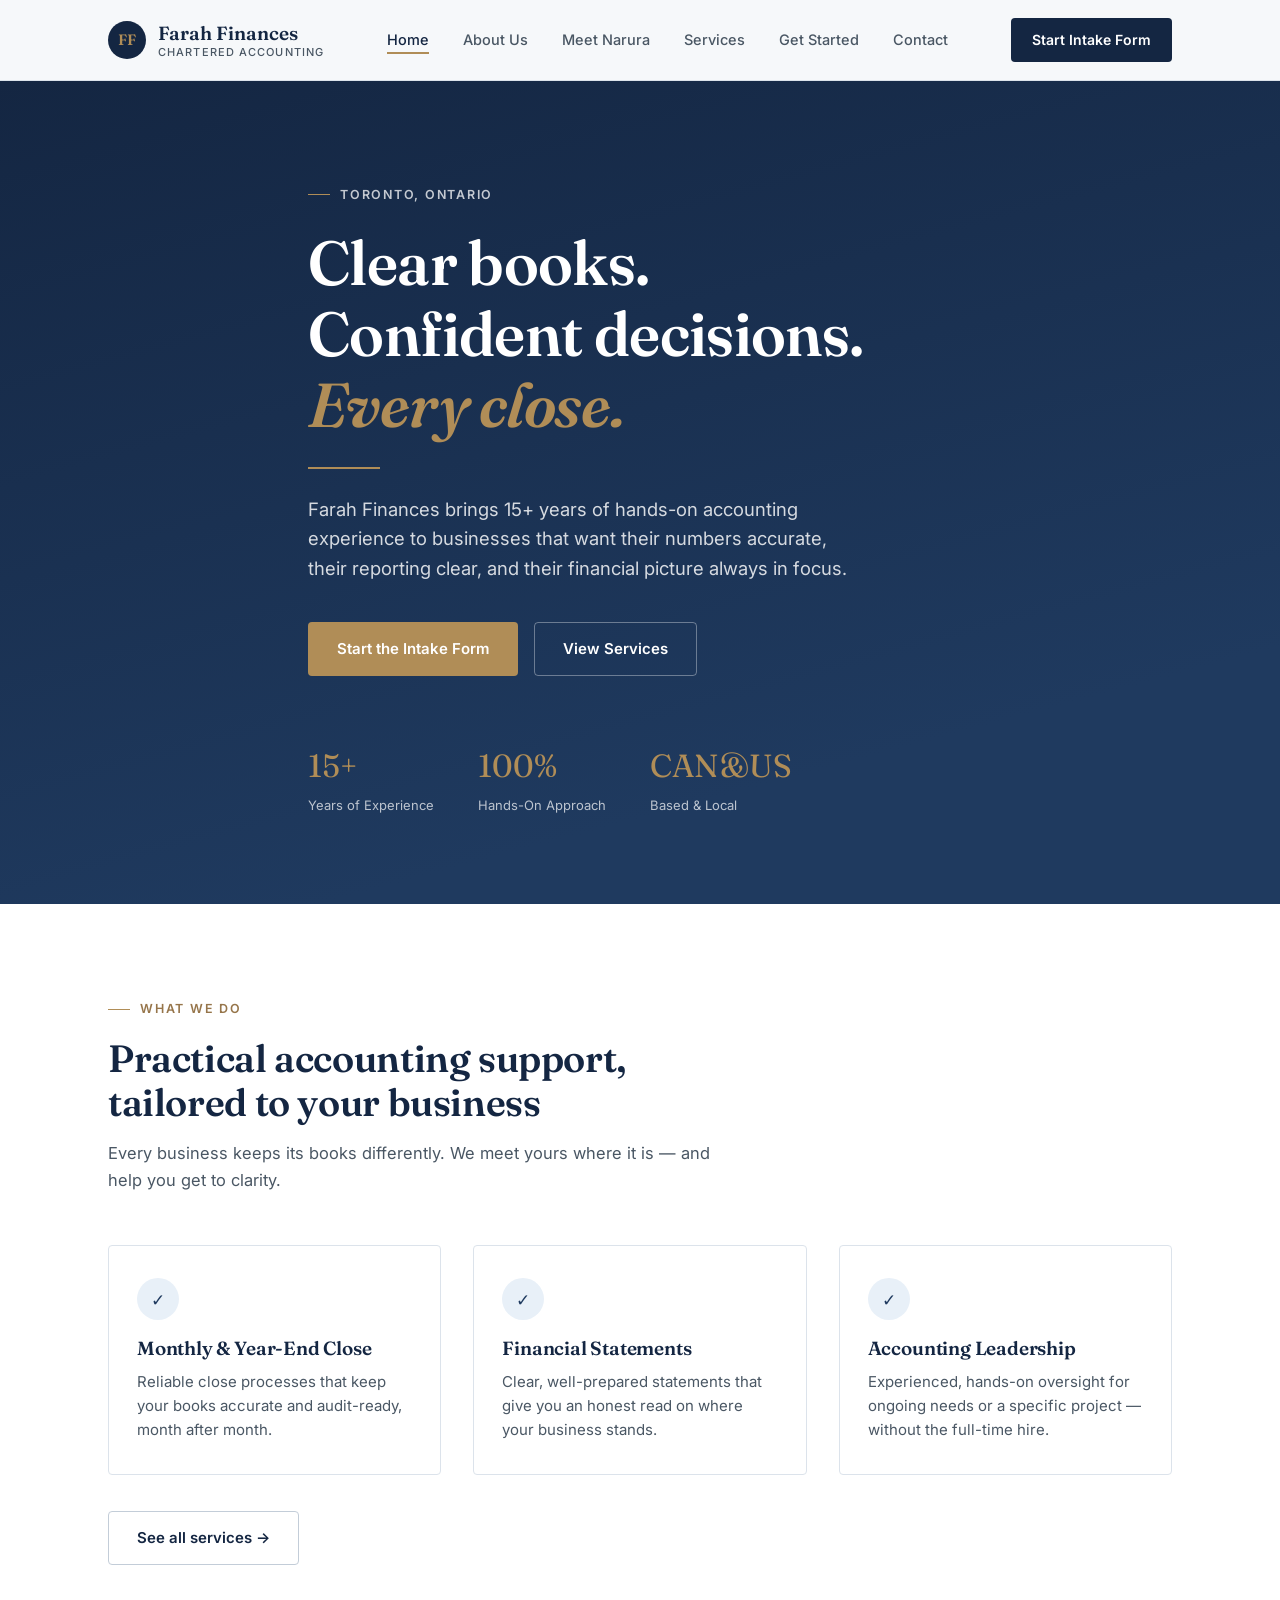
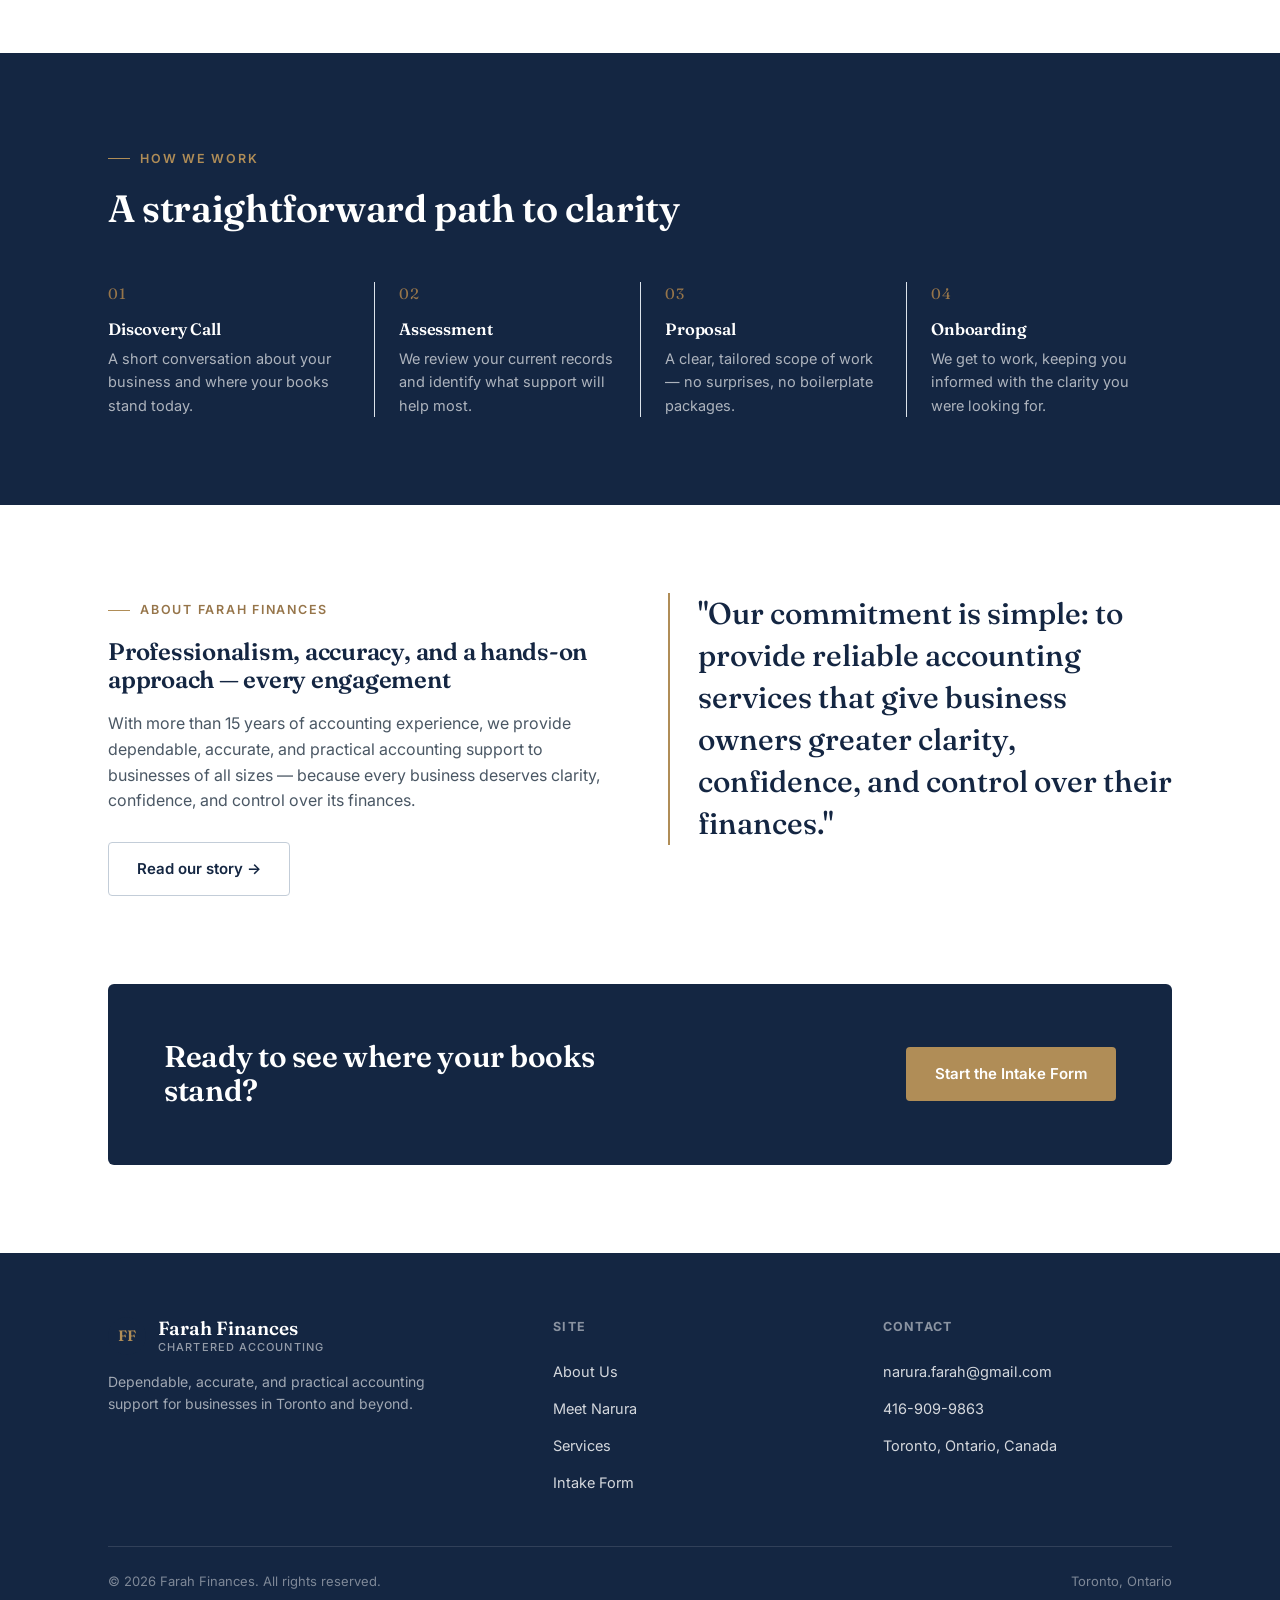
==== index.html @ 83b44b11 "Update index.html" ====
<!DOCTYPE html>
<html lang="en">
<head>
<meta charset="UTF-8" />
<meta name="viewport" content="width=device-width, initial-scale=1.0" />
<title>Farah Finances | Accounting Services in Toronto</title>
<meta name="description" content="Farah Finances provides dependable, accurate accounting support for businesses in Toronto — monthly and year-end close, financial statements, and ongoing accounting leadership." />
<link rel="preconnect" href="https://fonts.googleapis.com">
<link rel="preconnect" href="https://fonts.gstatic.com" crossorigin>
<link href="https://fonts.googleapis.com/css2?family=Fraunces:ital,opsz,wght@0,9..144,500;0,9..144,600;1,9..144,500&family=Inter:wght@400;500;600;700&display=swap" rel="stylesheet">
<link rel="stylesheet" href="styles.css" />
</head>
<body>

<header class="site-header">
  <nav class="nav">
    <a href="index.html" class="brand">
      <span class="brand-mark">FF</span>
      <span class="brand-text">Farah Finances<span>Chartered Accounting</span></span>
    </a>
    <ul class="nav-links">
      <li><a href="index.html" aria-current="page">Home</a></li>
      <li><a href="about.html">About Us</a></li>
      <li><a href="meet-narura.html">Meet Narura</a></li>
      <li><a href="services.html">Services</a></li>
      <li><a href="questionnaire.html">Get Started</a></li>
      <li><a href="contact.html">Contact</a></li>
    </ul>
    <div class="nav-cta">
      <a href="questionnaire.html" class="btn desktop-only">Start Intake Form</a>
      <button class="nav-toggle" aria-label="Toggle menu" aria-expanded="false">
        <span></span><span></span><span></span>
      </button>
    </div>
  </nav>
  <div class="mobile-panel">
    <a href="index.html" aria-current="page">Home</a>
    <a href="about.html">About Us</a>
    <a href="meet-narura.html">Meet Narura</a>
    <a href="services.html">Services</a>
    <a href="questionnaire.html">Get Started</a>
    <a href="contact.html">Contact</a>
    <a href="questionnaire.html" class="btn btn-primary">Start Intake Form</a>
  </div>
</header>

<section class="hero ledger-texture">
  <div class="container hero-inner">
    <span class="eyebrow" style="color: rgba(255,255,255,0.75)">Toronto, Ontario</span>
    <h1>Clear books.<br>Confident decisions. <em>Every close.</em></h1>
    <div class="ledger-rule" style="margin-bottom: 26px;"></div>
    <p class="lede">Farah Finances brings 15+ years of hands-on accounting experience to businesses that want their numbers accurate, their reporting clear, and their financial picture always in focus.</p>
    <div class="hero-actions">
      <a href="questionnaire.html" class="btn btn-primary">Start the Intake Form</a>
      <a href="services.html" class="btn btn-ghost">View Services</a>
    </div>
    <div class="hero-stats">
      <div class="hero-stat">
        <div class="num">15+</div>
        <div class="label">Years of Experience</div>
      </div>
      <div class="hero-stat">
        <div class="num">100%</div>
        <div class="label">Hands-On Approach</div>
      </div>
      <div class="hero-stat">
        <div class="num">CAN&US</div>
        <div class="label">Based &amp; Local</div>
      </div>
    </div>
  </div>
</section>

<section class="bg-white">
  <div class="container">
    <div class="section-head reveal">
      <span class="eyebrow">What We Do</span>
      <h2>Practical accounting support, tailored to your business</h2>
      <p>Every business keeps its books differently. We meet yours where it is — and help you get to clarity.</p>
    </div>
    <div class="grid-3">
      <div class="card reveal">
        <div class="icon-tick">✓</div>
        <h3>Monthly &amp; Year-End Close</h3>
        <p>Reliable close processes that keep your books accurate and audit-ready, month after month.</p>
      </div>
      <div class="card reveal">
        <div class="icon-tick">✓</div>
        <h3>Financial Statements</h3>
        <p>Clear, well-prepared statements that give you an honest read on where your business stands.</p>
      </div>
      <div class="card reveal">
        <div class="icon-tick">✓</div>
        <h3>Accounting Leadership</h3>
        <p>Experienced, hands-on oversight for ongoing needs or a specific project — without the full-time hire.</p>
      </div>
    </div>
    <div style="margin-top: 36px;">
      <a href="services.html" class="btn btn-outline-dark">See all services →</a>
    </div>
  </div>
</section>

<section class="bg-navy ledger-texture">
  <div class="container">
    <div class="section-head reveal">
      <span class="eyebrow" style="color: var(--gold-500)">How We Work</span>
      <h2 style="color: white;">A straightforward path to clarity</h2>
    </div>
    <div class="process-list reveal">
      <div class="process-step">
        <h4 style="color:white;">Discovery Call</h4>
        <p style="color: rgba(255,255,255,0.65)">A short conversation about your business and where your books stand today.</p>
      </div>
      <div class="process-step">
        <h4 style="color:white;">Assessment</h4>
        <p style="color: rgba(255,255,255,0.65)">We review your current records and identify what support will help most.</p>
      </div>
      <div class="process-step">
        <h4 style="color:white;">Proposal</h4>
        <p style="color: rgba(255,255,255,0.65)">A clear, tailored scope of work — no surprises, no boilerplate packages.</p>
      </div>
      <div class="process-step">
        <h4 style="color:white;">Onboarding</h4>
        <p style="color: rgba(255,255,255,0.65)">We get to work, keeping you informed with the clarity you were looking for.</p>
      </div>
    </div>
  </div>
</section>

<section class="bg-white">
  <div class="container grid-2">
    <div class="reveal">
      <span class="eyebrow">About Farah Finances</span>
      <h2 style="margin-top: 18px;">Professionalism, accuracy, and a hands-on approach — every engagement</h2>
      <p style="margin-top: 18px; color: var(--ink-soft); font-size: 16px;">With more than 15 years of accounting experience, we provide dependable, accurate, and practical accounting support to businesses of all sizes — because every business deserves clarity, confidence, and control over its finances.</p>
      <div style="margin-top: 28px;">
        <a href="about.html" class="btn btn-outline-dark">Read our story →</a>
      </div>
    </div>
    <div class="reveal">
      <p class="pull-quote">"Our commitment is simple: to provide reliable accounting services that give business owners greater clarity, confidence, and control over their finances."</p>
    </div>
  </div>
</section>

<section class="bg-white" style="padding-top: 0;">
  <div class="container">
    <div class="cta-banner reveal">
      <h3>Ready to see where your books stand?</h3>
      <a href="questionnaire.html" class="btn btn-primary">Start the Intake Form</a>
    </div>
  </div>
</section>

<footer class="site-footer">
  <div class="container">
    <div class="footer-grid">
      <div class="footer-brand">
        <a href="index.html" class="brand"><span class="brand-mark">FF</span><span class="brand-text">Farah Finances<span>Chartered Accounting</span></span></a>
        <p>Dependable, accurate, and practical accounting support for businesses in Toronto and beyond.</p>
      </div>
      <div class="footer-col">
        <h5>Site</h5>
        <a href="about.html">About Us</a>
        <a href="meet-narura.html">Meet Narura</a>
        <a href="services.html">Services</a>
        <a href="questionnaire.html">Intake Form</a>
      </div>
      <div class="footer-col">
        <h5>Contact</h5>
        <a href="mailto:narura.farah@gmail.com">narura.farah@gmail.com</a>
        <a href="tel:14169099863">416-909-9863</a>
        <a href="contact.html">Toronto, Ontario, Canada</a>
      </div>
    </div>
    <div class="footer-bottom">
      <span>© <span id="year"></span> Farah Finances. All rights reserved.</span>
      <span>Toronto, Ontario</span>
    </div>
  </div>
</footer>

<script>document.getElementById("year").textContent = new Date().getFullYear();</script>
<script src="script.js"></script>
</body>
</html>
---- styles.css ----
/* ==========================================================================
   Farah Finances — Design Tokens
   ========================================================================== */

:root {
  /* Color */
  --navy-900: #142642;
  --navy-800: #1a3050;
  --navy-700: #1f3a5f;
  --blue-500: #3b6ea5;
  --blue-100: #e8f0f8;
  --gold-500: #b08d57;
  --gold-600: #96754a;
  --paper: #f6f8fa;
  --white: #ffffff;
  --ink: #16202b;
  --ink-soft: #4a5764;
  --line: #dce3eb;
  --line-strong: #c3cdd8;

  /* Type */
  --font-display: "Fraunces", Georgia, serif;
  --font-body: "Inter", -apple-system, BlinkMacSystemFont, "Segoe UI", sans-serif;

  /* Layout */
  --max-width: 1120px;
  --radius: 4px;
  --shadow-soft: 0 2px 24px rgba(20, 38, 66, 0.08);
  --shadow-lift: 0 12px 40px rgba(20, 38, 66, 0.14);
}

/* ==========================================================================
   Reset & Base
   ========================================================================== */

* { box-sizing: border-box; margin: 0; padding: 0; }

html { scroll-behavior: smooth; }

@media (prefers-reduced-motion: reduce) {
  html { scroll-behavior: auto; }
  *, *::before, *::after {
    animation-duration: 0.01ms !important;
    animation-iteration-count: 1 !important;
    transition-duration: 0.01ms !important;
  }
}

body {
  font-family: var(--font-body);
  color: var(--ink);
  background: var(--paper);
  line-height: 1.6;
  -webkit-font-smoothing: antialiased;
  overflow-x: hidden;
}

img { max-width: 100%; display: block; }

a { color: inherit; text-decoration: none; }

ul { list-style: none; }

button { font-family: inherit; cursor: pointer; }

h1, h2, h3, h4 {
  font-family: var(--font-display);
  color: var(--navy-900);
  font-weight: 600;
  line-height: 1.15;
  letter-spacing: -0.01em;
}

:focus-visible {
  outline: 2px solid var(--gold-500);
  outline-offset: 3px;
}

.container {
  max-width: var(--max-width);
  margin: 0 auto;
  padding: 0 28px;
}

.eyebrow {
  font-family: var(--font-body);
  font-size: 12.5px;
  font-weight: 600;
  letter-spacing: 0.14em;
  text-transform: uppercase;
  color: var(--gold-600);
  display: inline-flex;
  align-items: center;
  gap: 10px;
}

.eyebrow::before {
  content: "";
  width: 22px;
  height: 1px;
  background: var(--gold-500);
  display: inline-block;
}

/* Ledger rule — the signature motif: a thin gold line that draws itself in */
.ledger-rule {
  height: 2px;
  background: var(--gold-500);
  width: 0;
  animation: drawRule 1.1s cubic-bezier(0.65, 0, 0.35, 1) 0.2s forwards;
}

@keyframes drawRule {
  to { width: 72px; }
}

@media (prefers-reduced-motion: reduce) {
  .ledger-rule { width: 72px; animation: none; }
}

/* Faint ledger-paper texture used behind hero/section backgrounds */
.ledger-texture {
  background-image: repeating-linear-gradient(
    to bottom,
    transparent,
    transparent 35px,
    rgba(255, 255, 255, 0.045) 35px,
    rgba(255, 255, 255, 0.045) 36px
  );
}

.ledger-texture-dark {
  background-image: repeating-linear-gradient(
    to bottom,
    transparent,
    transparent 35px,
    rgba(20, 38, 66, 0.05) 35px,
    rgba(20, 38, 66, 0.05) 36px
  );
}

/* ==========================================================================
   Buttons
   ========================================================================== */

.btn {
  display: inline-flex;
  align-items: center;
  gap: 10px;
  padding: 14px 28px;
  border-radius: var(--radius);
  font-weight: 600;
  font-size: 15px;
  border: 1px solid transparent;
  transition: transform 0.2s ease, box-shadow 0.2s ease, background 0.2s ease, color 0.2s ease, border-color 0.2s ease;
  white-space: nowrap;
}

.btn-primary {
  background: var(--gold-500);
  color: var(--white);
}

.btn-primary:hover {
  background: var(--gold-600);
  transform: translateY(-1px);
  box-shadow: var(--shadow-soft);
}

.btn-ghost {
  background: transparent;
  color: var(--white);
  border-color: rgba(255, 255, 255, 0.35);
}

.btn-ghost:hover {
  border-color: var(--white);
  background: rgba(255, 255, 255, 0.08);
}

.btn-outline-dark {
  background: transparent;
  color: var(--navy-900);
  border-color: var(--line-strong);
}

.btn-outline-dark:hover {
  border-color: var(--navy-900);
  background: var(--navy-900);
  color: var(--white);
}

/* ==========================================================================
   Header / Nav
   ========================================================================== */

.site-header {
  position: sticky;
  top: 0;
  z-index: 100;
  background: rgba(246, 248, 250, 0.92);
  backdrop-filter: blur(10px);
  border-bottom: 1px solid var(--line);
}

.nav {
  display: flex;
  align-items: center;
  justify-content: space-between;
  padding: 18px 28px;
  max-width: var(--max-width);
  margin: 0 auto;
}

.brand {
  display: flex;
  align-items: center;
  gap: 12px;
}

.brand-mark {
  width: 38px;
  height: 38px;
  border-radius: 50%;
  background: var(--navy-900);
  color: var(--gold-500);
  font-family: var(--font-display);
  font-weight: 600;
  font-size: 15px;
  display: flex;
  align-items: center;
  justify-content: center;
  flex-shrink: 0;
}

.brand-text {
  font-family: var(--font-display);
  font-weight: 600;
  font-size: 19px;
  color: var(--navy-900);
  line-height: 1.1;
}

.brand-text span {
  display: block;
  font-family: var(--font-body);
  font-weight: 500;
  font-size: 11px;
  letter-spacing: 0.1em;
  text-transform: uppercase;
  color: var(--ink-soft);
  margin-top: 2px;
}

.nav-links {
  display: flex;
  align-items: center;
  gap: 34px;
}

.nav-links a {
  font-size: 14.5px;
  font-weight: 500;
  color: var(--ink-soft);
  position: relative;
  padding: 6px 0;
  transition: color 0.2s ease;
}

.nav-links a:hover,
.nav-links a[aria-current="page"] {
  color: var(--navy-900);
}

.nav-links a[aria-current="page"]::after {
  content: "";
  position: absolute;
  left: 0;
  bottom: 0;
  width: 100%;
  height: 2px;
  background: var(--gold-500);
}

.nav-cta {
  display: flex;
  align-items: center;
  gap: 22px;
}

.nav-cta .btn {
  padding: 10px 20px;
  font-size: 14px;
  background: var(--navy-900);
  color: var(--white);
}

.nav-cta .btn:hover {
  background: var(--navy-800);
  transform: translateY(-1px);
}

.nav-toggle {
  display: none;
  flex-direction: column;
  gap: 5px;
  background: none;
  border: none;
  padding: 8px;
}

.nav-toggle span {
  width: 22px;
  height: 2px;
  background: var(--navy-900);
  display: block;
  transition: transform 0.25s ease, opacity 0.25s ease;
}

.mobile-panel {
  display: none;
  flex-direction: column;
  gap: 2px;
  padding: 8px 28px 24px;
  border-top: 1px solid var(--line);
  background: var(--paper);
}

.mobile-panel a {
  padding: 14px 4px;
  font-size: 15.5px;
  font-weight: 500;
  color: var(--ink);
  border-bottom: 1px solid var(--line);
}

.mobile-panel a[aria-current="page"] { color: var(--gold-600); }

.mobile-panel .btn { margin-top: 16px; align-self: flex-start; }

body.nav-open .mobile-panel { display: flex; }

body.nav-open .nav-toggle span:nth-child(1) { transform: translateY(7px) rotate(45deg); }
body.nav-open .nav-toggle span:nth-child(2) { opacity: 0; }
body.nav-open .nav-toggle span:nth-child(3) { transform: translateY(-7px) rotate(-45deg); }

@media (max-width: 880px) {
  .nav-links { display: none; }
  .nav-cta .btn.desktop-only { display: none; }
  .nav-toggle { display: flex; }
}

@media (min-width: 881px) {
  .mobile-panel { display: none !important; }
}

/* ==========================================================================
   Hero
   ========================================================================== */

.hero {
  background: linear-gradient(165deg, var(--navy-900), var(--navy-700) 78%);
  color: var(--white);
  padding: 96px 0 88px;
  position: relative;
  overflow: hidden;
}

.hero-inner {
  max-width: 720px;
}

.hero h1 {
  color: var(--white);
  font-size: clamp(38px, 5.4vw, 62px);
  margin: 22px 0 26px;
}

.hero h1 em {
  font-style: italic;
  color: var(--gold-500);
}

.hero p.lede {
  font-size: 18.5px;
  color: rgba(255, 255, 255, 0.82);
  max-width: 560px;
  margin-bottom: 38px;
}

.hero-actions {
  display: flex;
  gap: 16px;
  flex-wrap: wrap;
}

.hero-stats {
  display: flex;
  gap: 44px;
  margin-top: 64px;
  flex-wrap: wrap;
}

.hero-stat .num {
  font-family: var(--font-display);
  font-size: 32px;
  color: var(--gold-500);
  font-variant-numeric: tabular-nums;
}

.hero-stat .label {
  font-size: 13px;
  color: rgba(255, 255, 255, 0.7);
  margin-top: 4px;
}

.page-hero {
  background: var(--navy-900);
  color: var(--white);
  padding: 64px 0 56px;
}

.page-hero h1 {
  color: var(--white);
  font-size: clamp(32px, 4.4vw, 46px);
  margin-top: 18px;
}

.page-hero p {
  color: rgba(255, 255, 255, 0.78);
  max-width: 620px;
  margin-top: 16px;
  font-size: 16.5px;
}

/* ==========================================================================
   Sections / generic layout
   ========================================================================== */

section { padding: 88px 0; }

.section-tight { padding: 64px 0; }

.section-head {
  max-width: 640px;
  margin-bottom: 52px;
}

.section-head h2 {
  font-size: clamp(28px, 3.4vw, 38px);
  margin-top: 18px;
}

.section-head p {
  margin-top: 16px;
  font-size: 16.5px;
  color: var(--ink-soft);
}

.bg-white { background: var(--white); }
.bg-navy { background: var(--navy-900); color: var(--white); }
.bg-navy h2, .bg-navy h3 { color: var(--white); }

.divider {
  border: none;
  border-top: 1px solid var(--line);
}

/* Grid helpers */
.grid-3 {
  display: grid;
  grid-template-columns: repeat(3, 1fr);
  gap: 32px;
}

.grid-2 {
  display: grid;
  grid-template-columns: 1fr 1fr;
  gap: 56px;
  align-items: start;
}

@media (max-width: 880px) {
  .grid-3 { grid-template-columns: 1fr; }
  .grid-2 { grid-template-columns: 1fr; gap: 40px; }
}

/* Cards */
.card {
  background: var(--white);
  border: 1px solid var(--line);
  border-radius: var(--radius);
  padding: 32px 28px;
  transition: box-shadow 0.25s ease, transform 0.25s ease, border-color 0.25s ease;
}

.card:hover {
  box-shadow: var(--shadow-soft);
  transform: translateY(-3px);
  border-color: var(--line-strong);
}

.card .icon-tick {
  width: 42px;
  height: 42px;
  border-radius: 50%;
  background: var(--blue-100);
  color: var(--navy-700);
  display: flex;
  align-items: center;
  justify-content: center;
  margin-bottom: 18px;
  font-family: var(--font-display);
  font-size: 17px;
}

.card h3 {
  font-size: 19px;
  margin-bottom: 10px;
}

.card p {
  color: var(--ink-soft);
  font-size: 15px;
}

/* Process steps (a real sequence — numbering is earned here) */
.process-list {
  display: grid;
  grid-template-columns: repeat(4, 1fr);
  gap: 0;
  counter-reset: step;
}

.process-step {
  counter-increment: step;
  padding: 0 24px 0 0;
  border-left: 1px solid var(--line);
  padding-left: 24px;
  position: relative;
}

.process-step:first-child { border-left: none; padding-left: 0; }

.process-step::before {
  content: counter(step, decimal-leading-zero);
  font-family: var(--font-display);
  font-size: 15px;
  color: var(--gold-600);
  display: block;
  margin-bottom: 14px;
  letter-spacing: 0.05em;
}

.process-step h4 { font-size: 16.5px; margin-bottom: 8px; }
.process-step p { font-size: 14.5px; color: var(--ink-soft); }

@media (max-width: 880px) {
  .process-list { grid-template-columns: 1fr; gap: 32px; }
  .process-step { border-left: none; padding-left: 0; border-top: 1px solid var(--line); padding-top: 24px; }
  .process-step:first-child { border-top: none; padding-top: 0; }
}

/* Pull quote */
.pull-quote {
  font-family: var(--font-display);
  font-size: clamp(22px, 2.6vw, 30px);
  color: var(--navy-900);
  line-height: 1.4;
  font-weight: 500;
  border-left: 2px solid var(--gold-500);
  padding-left: 28px;
}

/* Portrait placeholder (no photo yet — a designed monogram block) */
.portrait-block {
  aspect-ratio: 4 / 5;
  border-radius: var(--radius);
  background: linear-gradient(155deg, var(--navy-900), var(--navy-700));
  display: flex;
  align-items: center;
  justify-content: center;
  position: relative;
  overflow: hidden;
}

.portrait-block .monogram {
  font-family: var(--font-display);
  font-size: 96px;
  color: rgba(176, 141, 87, 0.9);
}

.portrait-block::after {
  content: "";
  position: absolute;
  inset: 0;
  background-image: repeating-linear-gradient(
    to bottom, transparent, transparent 35px,
    rgba(255,255,255,0.05) 35px, rgba(255,255,255,0.05) 36px
  );
}

/* CTA banner */
.cta-banner {
  background: var(--navy-900);
  color: var(--white);
  border-radius: 6px;
  padding: 56px;
  display: flex;
  align-items: center;
  justify-content: space-between;
  gap: 32px;
  flex-wrap: wrap;
}

.cta-banner h3 {
  color: var(--white);
  font-size: clamp(24px, 3vw, 30px);
  max-width: 480px;
}

/* ==========================================================================
   Forms
   ========================================================================== */

.form-card {
  background: var(--white);
  border: 1px solid var(--line);
  border-radius: 6px;
  padding: 44px;
}

.form-row {
  display: grid;
  grid-template-columns: 1fr 1fr;
  gap: 22px;
  margin-bottom: 22px;
}

@media (max-width: 620px) {
  .form-row { grid-template-columns: 1fr; gap: 0; }
}

.field { margin-bottom: 22px; }

.field label {
  display: block;
  font-size: 13.5px;
  font-weight: 600;
  color: var(--navy-900);
  margin-bottom: 8px;
}

.field .hint {
  font-size: 12.5px;
  font-weight: 400;
  color: var(--ink-soft);
  margin-left: 6px;
}

.field input[type="text"],
.field input[type="email"],
.field input[type="tel"],
.field input[type="date"],
.field select,
.field textarea {
  width: 100%;
  padding: 13px 14px;
  border: 1px solid var(--line-strong);
  border-radius: var(--radius);
  font-family: var(--font-body);
  font-size: 15px;
  color: var(--ink);
  background: var(--white);
  transition: border-color 0.2s ease, box-shadow 0.2s ease;
}

.field input:focus,
.field select:focus,
.field textarea:focus {
  border-color: var(--blue-500);
  box-shadow: 0 0 0 3px var(--blue-100);
  outline: none;
}

.field textarea { min-height: 120px; resize: vertical; }

.check-grid {
  display: grid;
  grid-template-columns: 1fr 1fr;
  gap: 12px;
}

@media (max-width: 620px) {
  .check-grid { grid-template-columns: 1fr; }
}

.check-item {
  display: flex;
  align-items: center;
  gap: 10px;
  border: 1px solid var(--line);
  border-radius: var(--radius);
  padding: 12px 14px;
  font-size: 14.5px;
  transition: border-color 0.2s ease, background 0.2s ease;
}

.check-item:has(input:checked) {
  border-color: var(--gold-500);
  background: #fdf9f3;
}

.check-item input { accent-color: var(--gold-600); width: 16px; height: 16px; }

.radio-row {
  display: flex;
  gap: 10px;
  flex-wrap: wrap;
}

.radio-pill {
  border: 1px solid var(--line-strong);
  border-radius: 100px;
  padding: 10px 18px;
  font-size: 14px;
  display: flex;
  align-items: center;
  gap: 8px;
  transition: border-color 0.2s ease, background 0.2s ease;
}

.radio-pill:has(input:checked) {
  border-color: var(--navy-900);
  background: var(--navy-900);
  color: var(--white);
}

.radio-pill input { accent-color: var(--gold-500); }

.form-section-title {
  font-family: var(--font-display);
  font-size: 18px;
  color: var(--navy-900);
  margin: 8px 0 22px;
  padding-top: 22px;
  border-top: 1px solid var(--line);
}

.form-section-title:first-child { border-top: none; padding-top: 0; margin-top: 0; }

.form-note {
  font-size: 13px;
  color: var(--ink-soft);
  margin-top: 18px;
}

.form-status {
  margin-top: 18px;
  font-size: 14.5px;
  font-weight: 500;
  display: none;
}

.form-status.visible { display: block; }

.form-status.success { color: #2a6b45; }
.form-status.error { color: #b3413a; }

/* ==========================================================================
   Contact
   ========================================================================== */

.contact-card {
  display: flex;
  align-items: flex-start;
  gap: 16px;
  padding: 22px 0;
  border-bottom: 1px solid var(--line);
}

.contact-card:last-child { border-bottom: none; }

.contact-card .ico {
  width: 40px;
  height: 40px;
  border-radius: 50%;
  background: var(--navy-900);
  color: var(--gold-500);
  display: flex;
  align-items: center;
  justify-content: center;
  flex-shrink: 0;
}

.contact-card h4 { font-size: 15px; margin-bottom: 4px; }
.contact-card a, .contact-card p { color: var(--ink-soft); font-size: 15px; }
.contact-card a:hover { color: var(--navy-900); }

/* ==========================================================================
   Footer
   ========================================================================== */

.site-footer {
  background: var(--navy-900);
  color: rgba(255, 255, 255, 0.75);
  padding: 64px 0 28px;
}

.footer-grid {
  display: grid;
  grid-template-columns: 1.4fr 1fr 1fr;
  gap: 40px;
  padding-bottom: 44px;
  border-bottom: 1px solid rgba(255, 255, 255, 0.12);
}

@media (max-width: 720px) {
  .footer-grid { grid-template-columns: 1fr; gap: 32px; }
}

.footer-brand .brand-text { color: var(--white); }
.footer-brand .brand-text span { color: rgba(255, 255, 255, 0.55); }

.footer-grid p { font-size: 14px; margin-top: 16px; max-width: 320px; color: rgba(255, 255, 255, 0.6); }

.footer-col h5 {
  font-size: 12.5px;
  text-transform: uppercase;
  letter-spacing: 0.1em;
  color: rgba(255, 255, 255, 0.5);
  margin-bottom: 16px;
}

.footer-col a {
  display: block;
  font-size: 14.5px;
  padding: 7px 0;
  color: rgba(255, 255, 255, 0.82);
  transition: color 0.2s ease;
}

.footer-col a:hover { color: var(--gold-500); }

.footer-bottom {
  display: flex;
  justify-content: space-between;
  align-items: center;
  padding-top: 24px;
  font-size: 13px;
  color: rgba(255, 255, 255, 0.45);
  flex-wrap: wrap;
  gap: 12px;
}

/* ==========================================================================
   Utility
   ========================================================================== */

.reveal {
  opacity: 0;
  transform: translateY(18px);
  transition: opacity 0.7s ease, transform 0.7s ease;
}

.reveal.in-view {
  opacity: 1;
  transform: translateY(0);
}

.mt-0 { margin-top: 0 !important; }
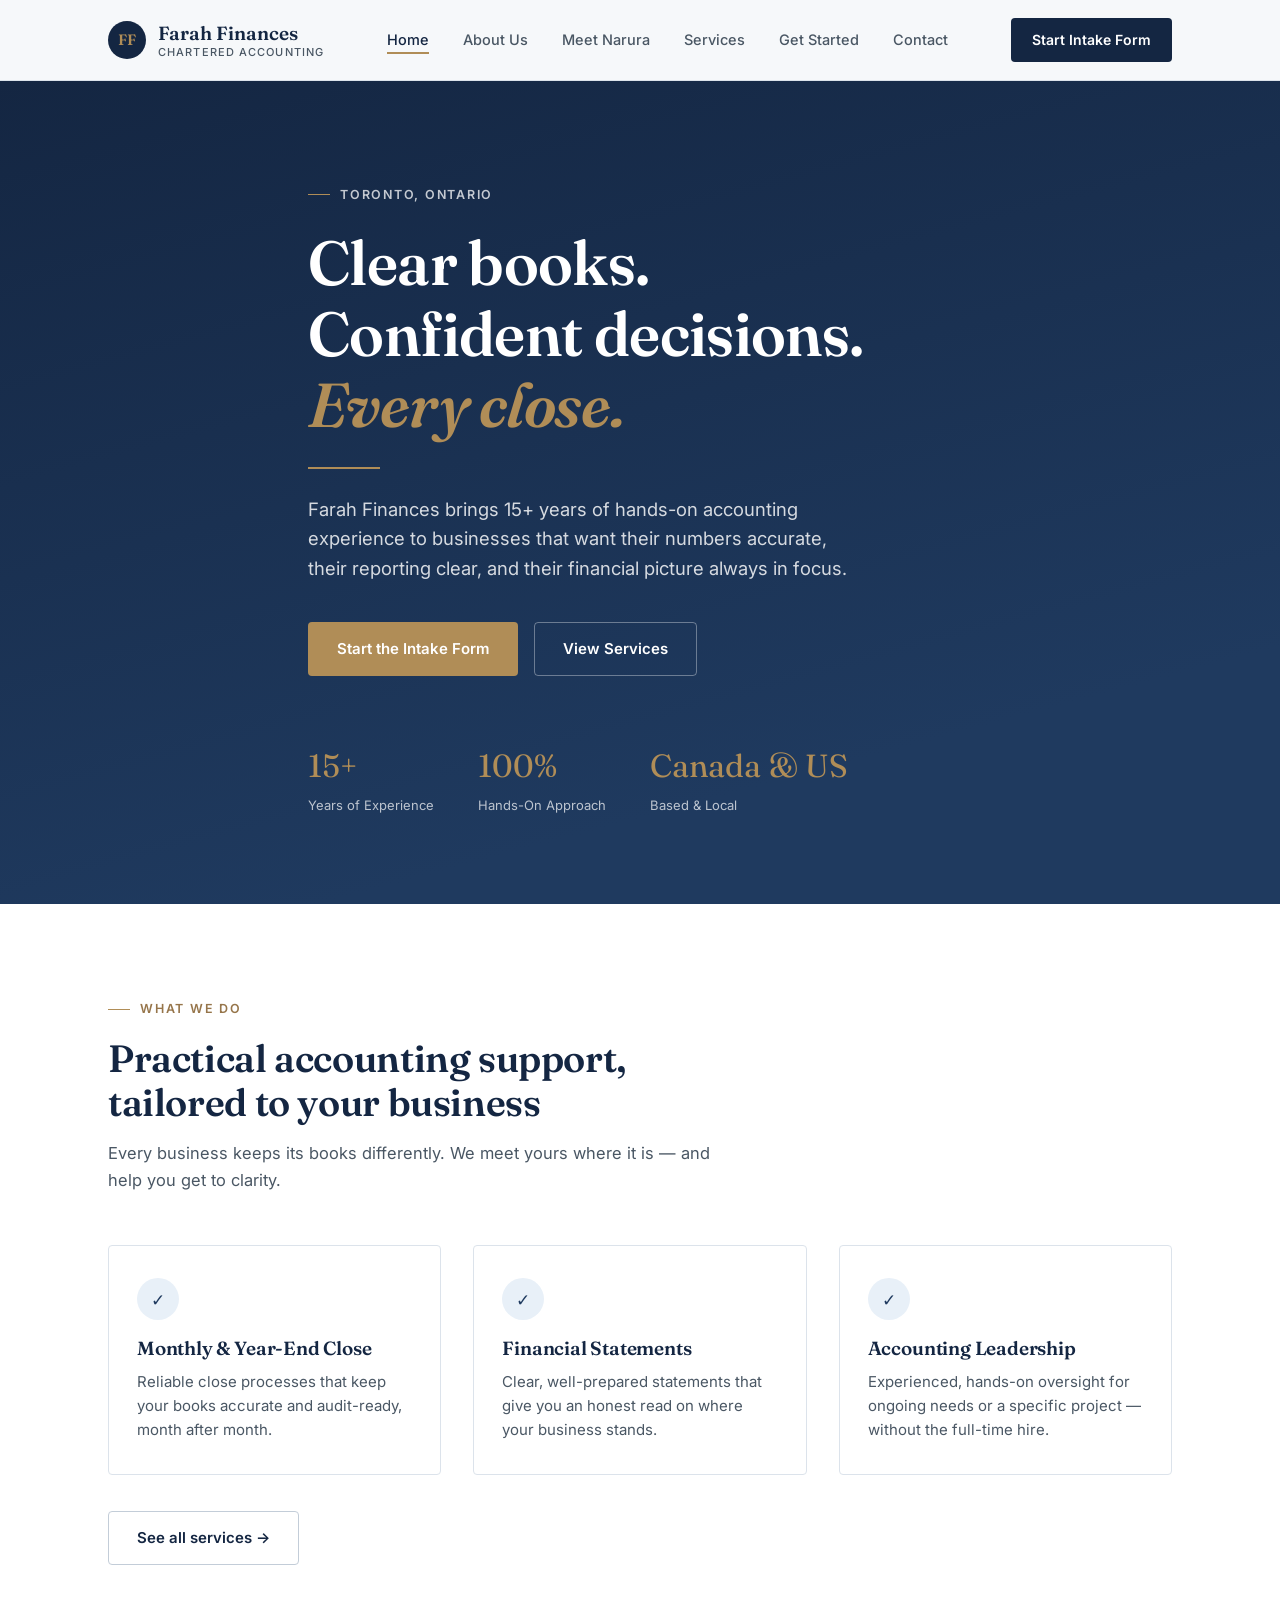
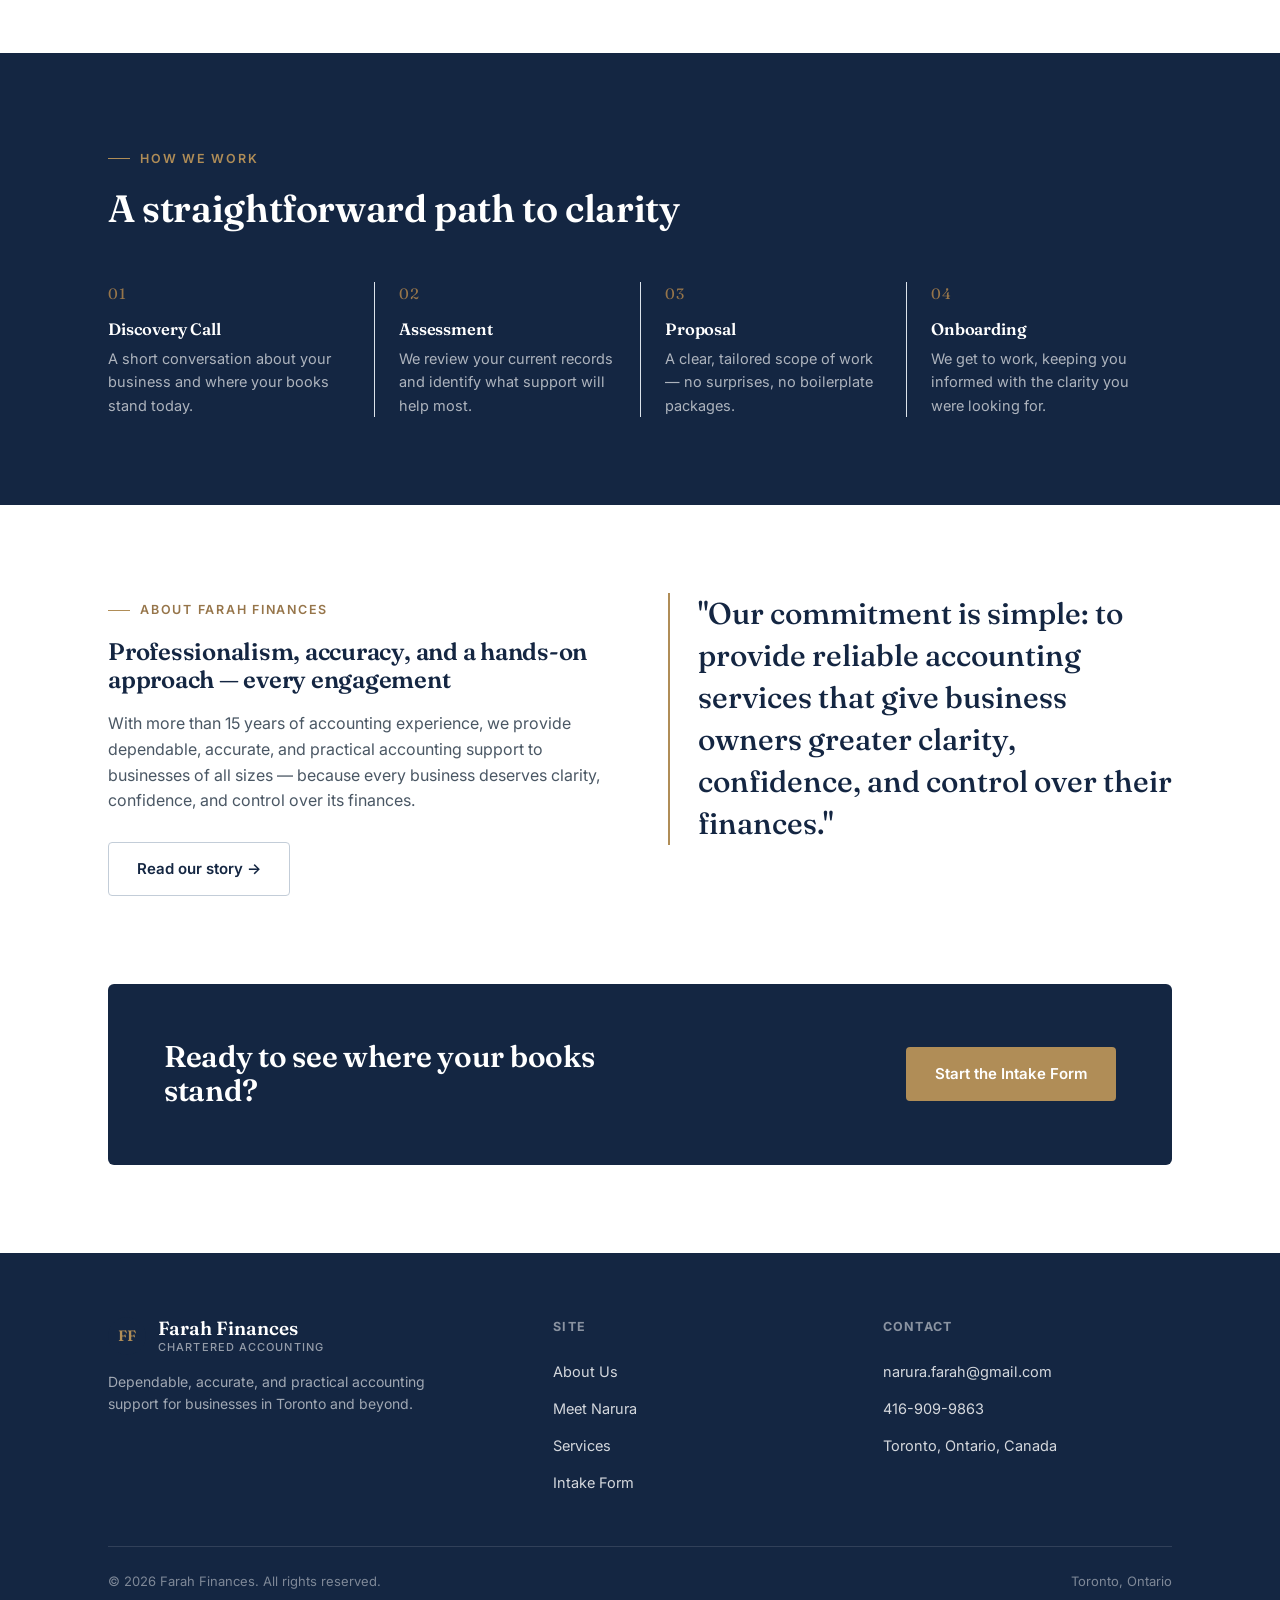
==== commit 87fb7ab3: "Update index.html" ====
--- a/index.html
+++ b/index.html
@@ -64,7 +64,7 @@
         <div class="label">Hands-On Approach</div>
       </div>
       <div class="hero-stat">
-        <div class="num">CAN&US</div>
+        <div class="num">Canada & US</div>
         <div class="label">Based &amp; Local</div>
       </div>
     </div>
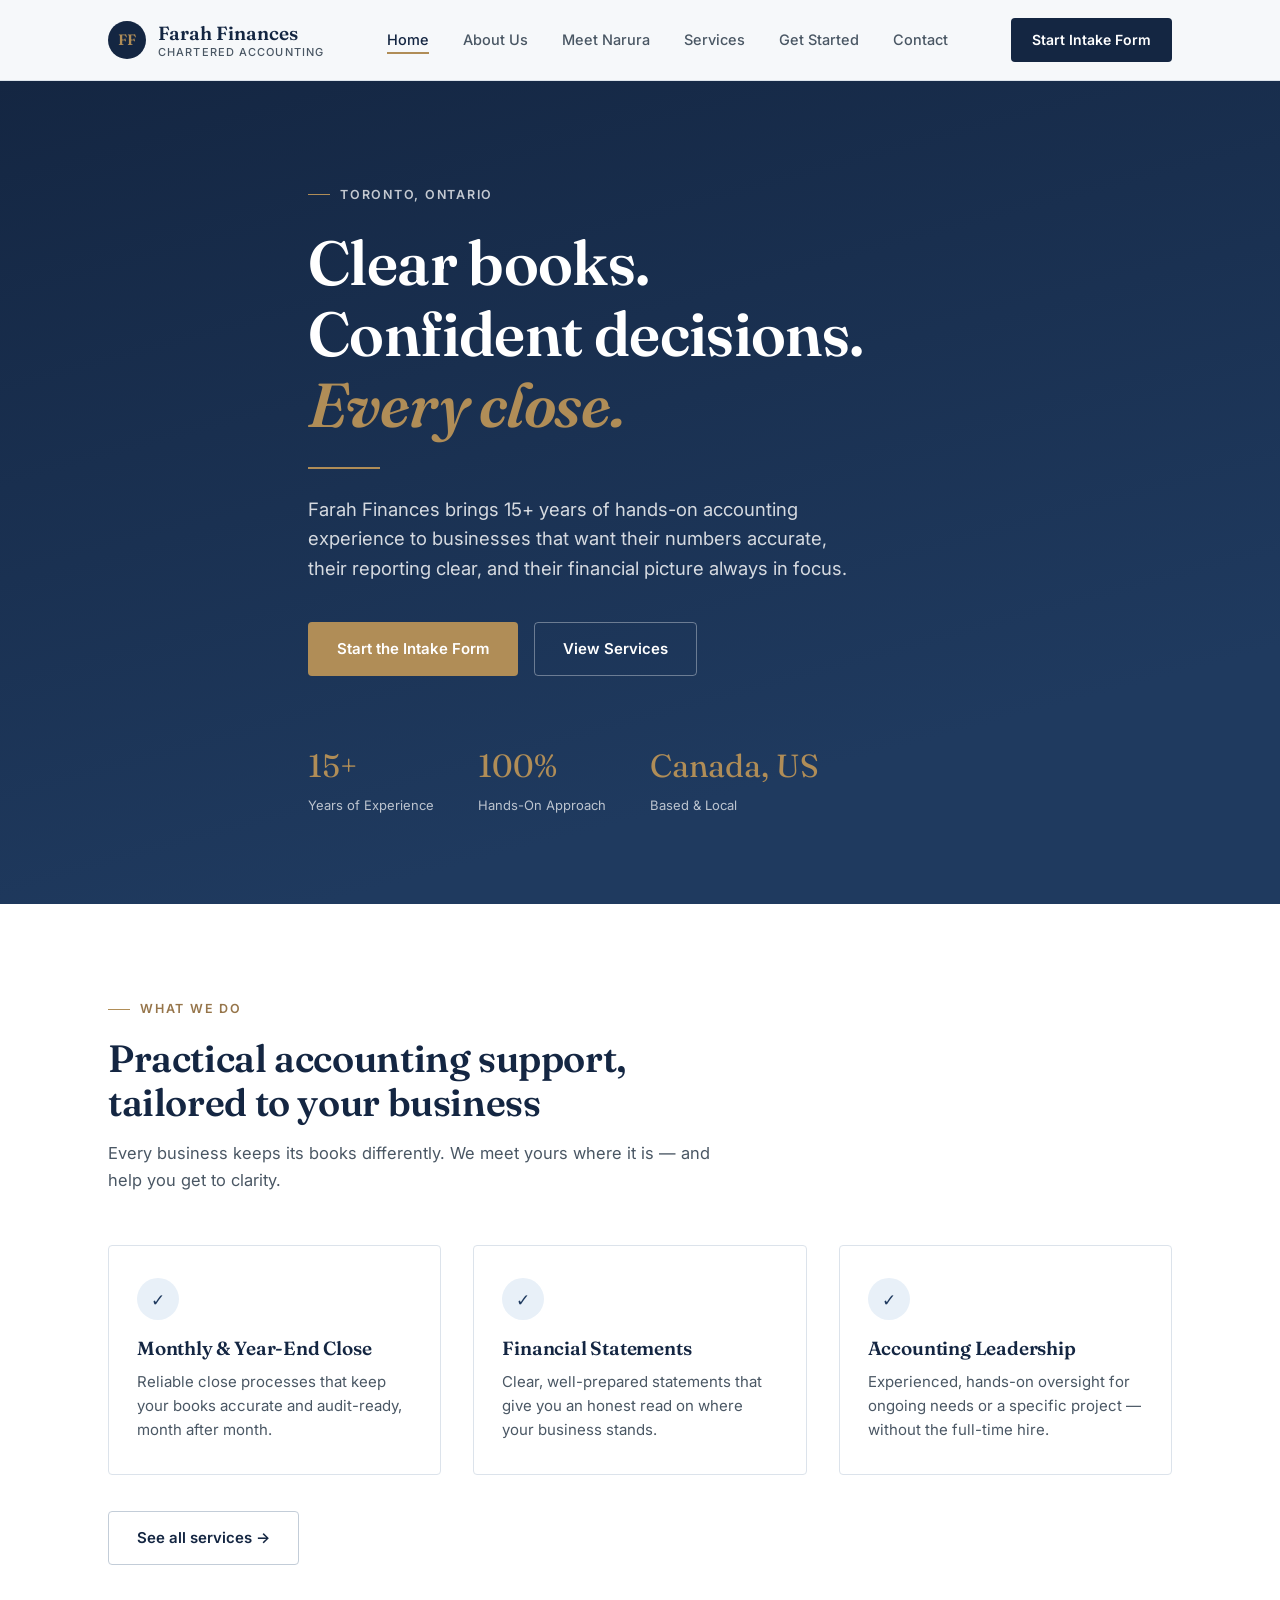
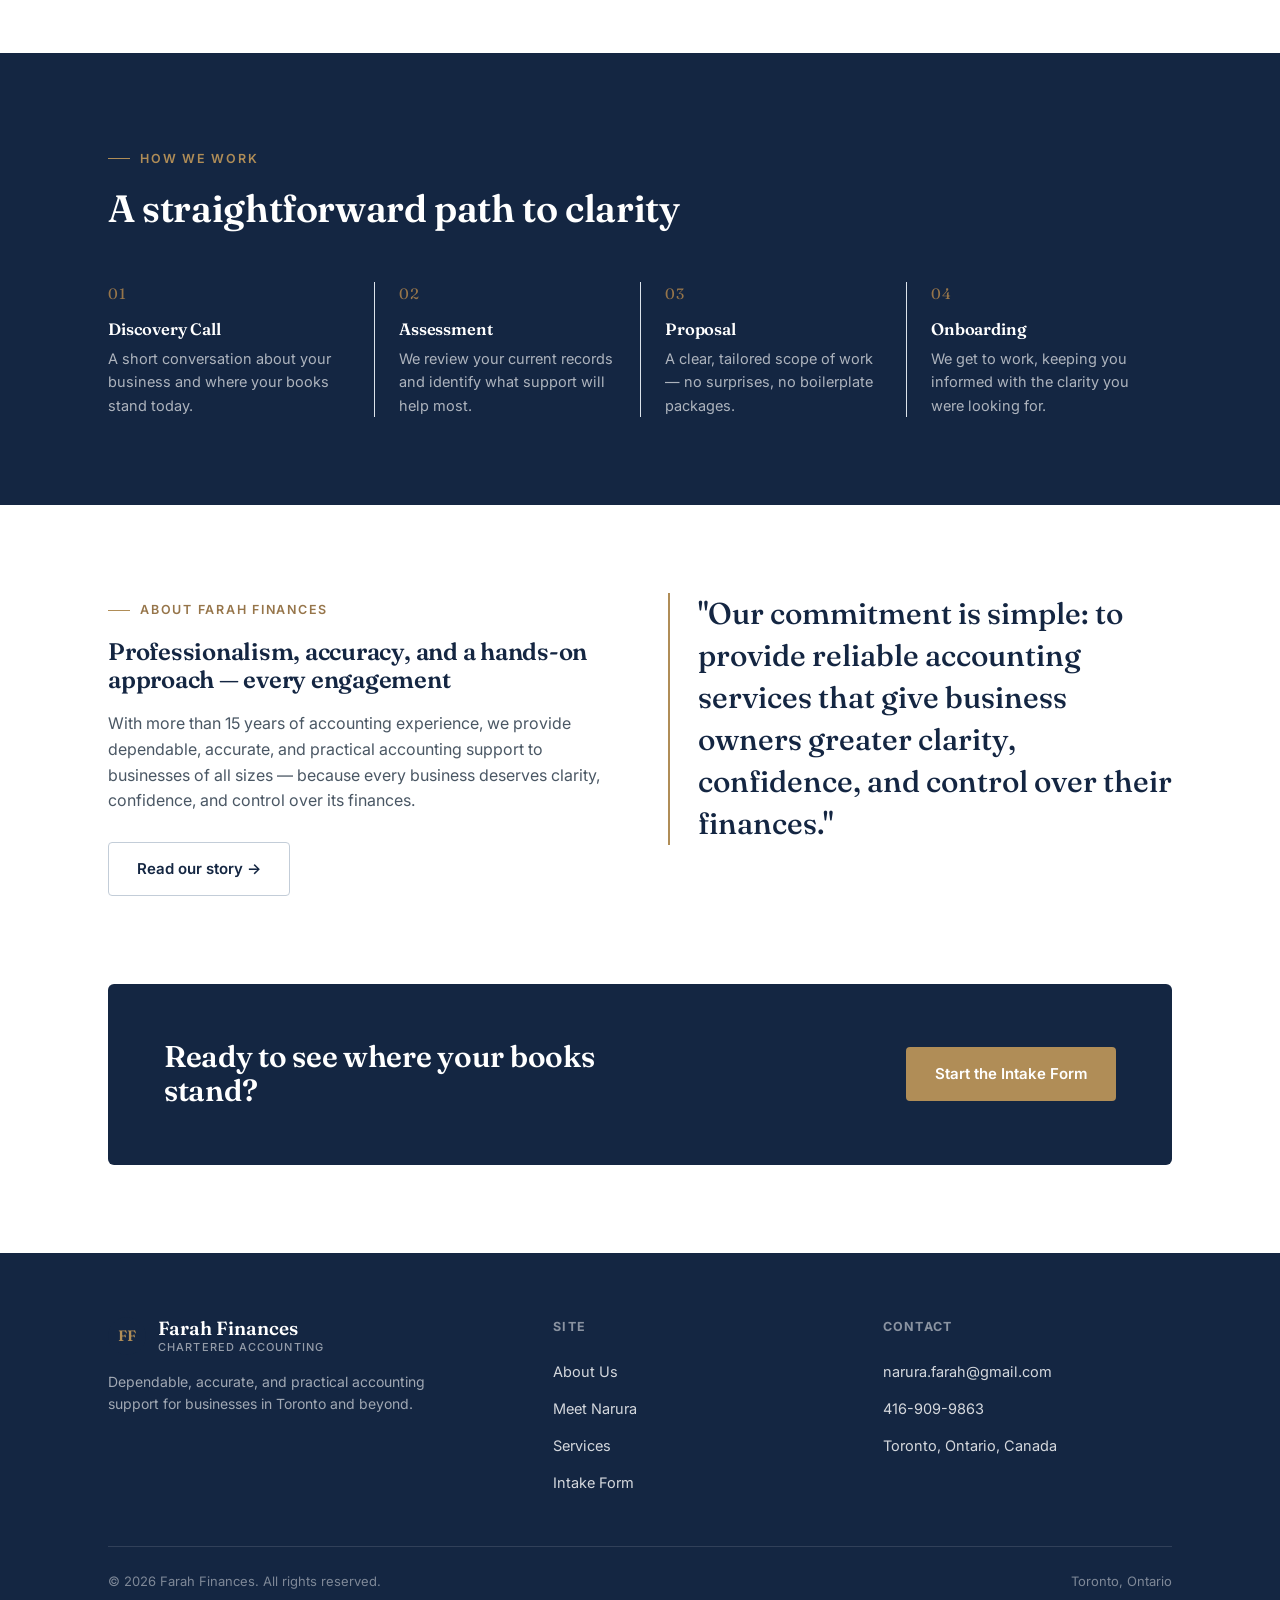
==== commit 650efab5: "Update index.html" ====
--- a/index.html
+++ b/index.html
@@ -64,7 +64,7 @@
         <div class="label">Hands-On Approach</div>
       </div>
       <div class="hero-stat">
-        <div class="num">Canada & US</div>
+        <div class="num">Canada, US</div>
         <div class="label">Based &amp; Local</div>
       </div>
     </div>
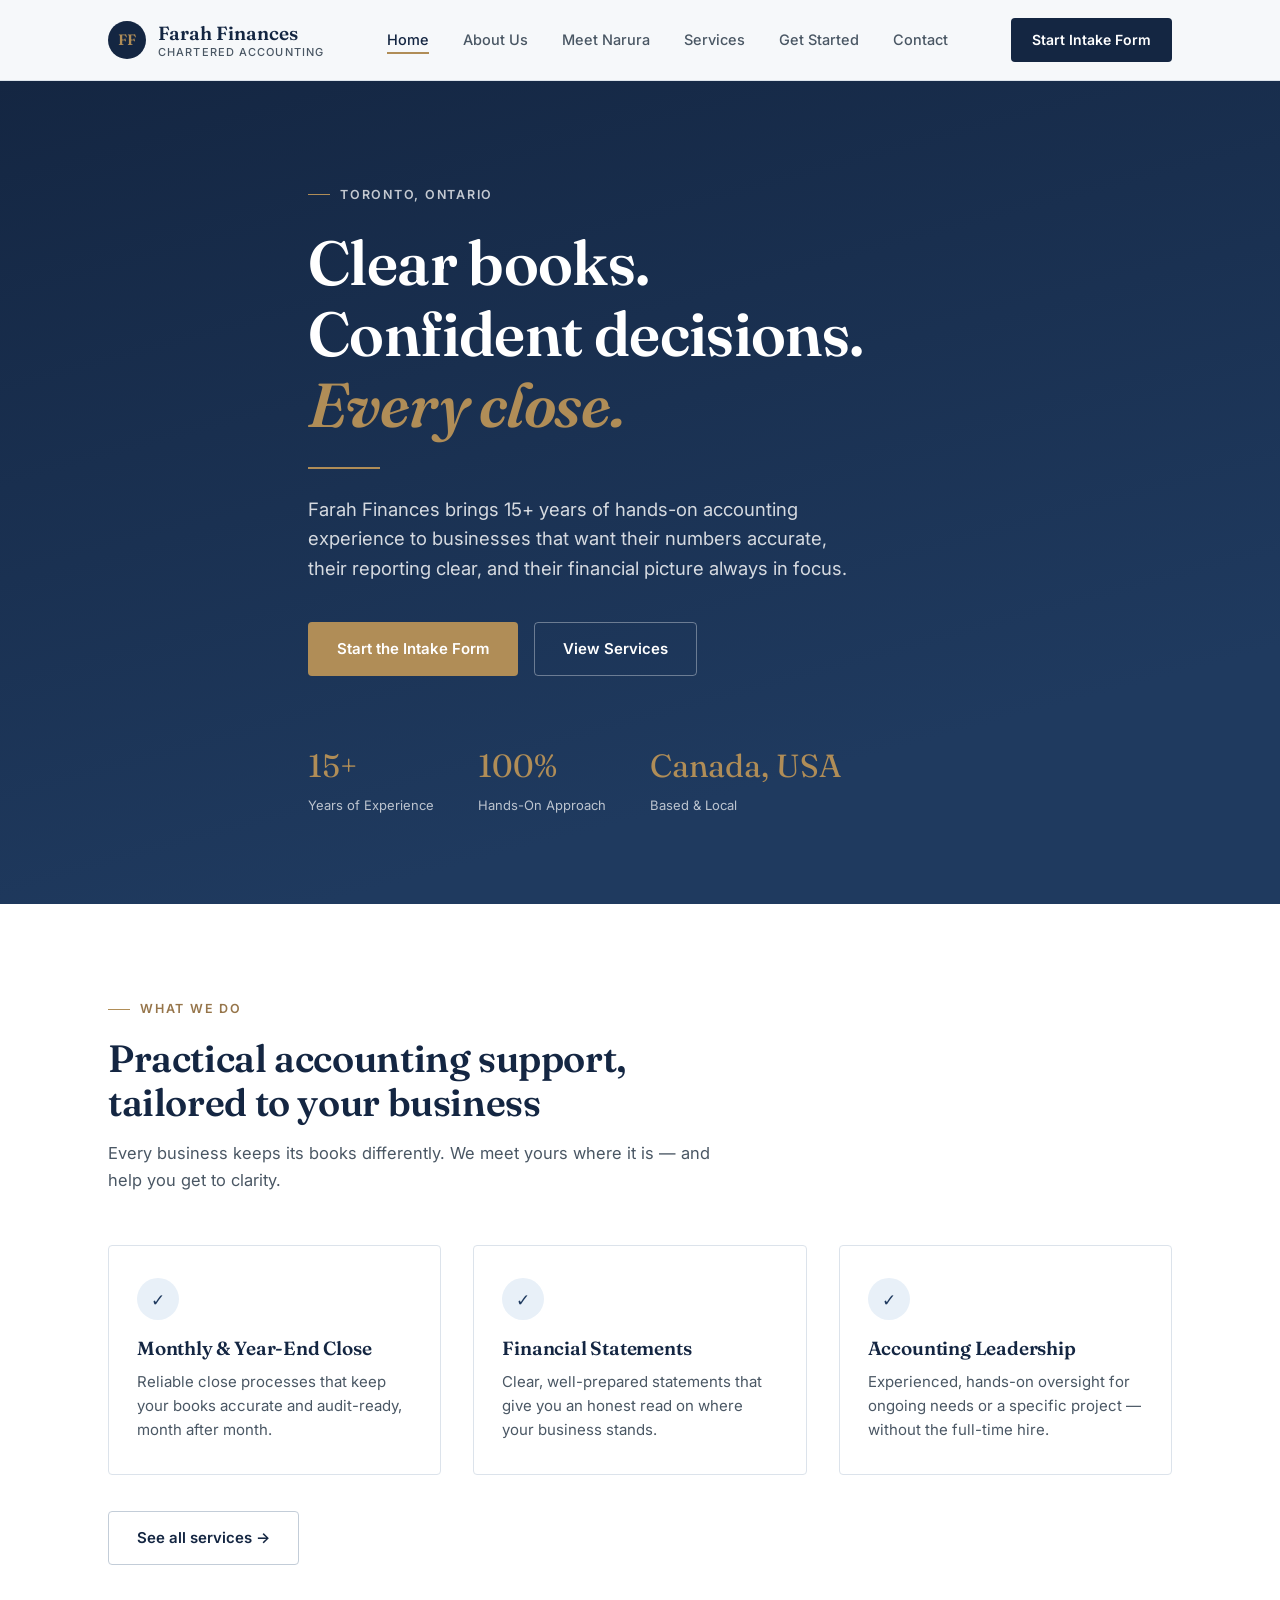
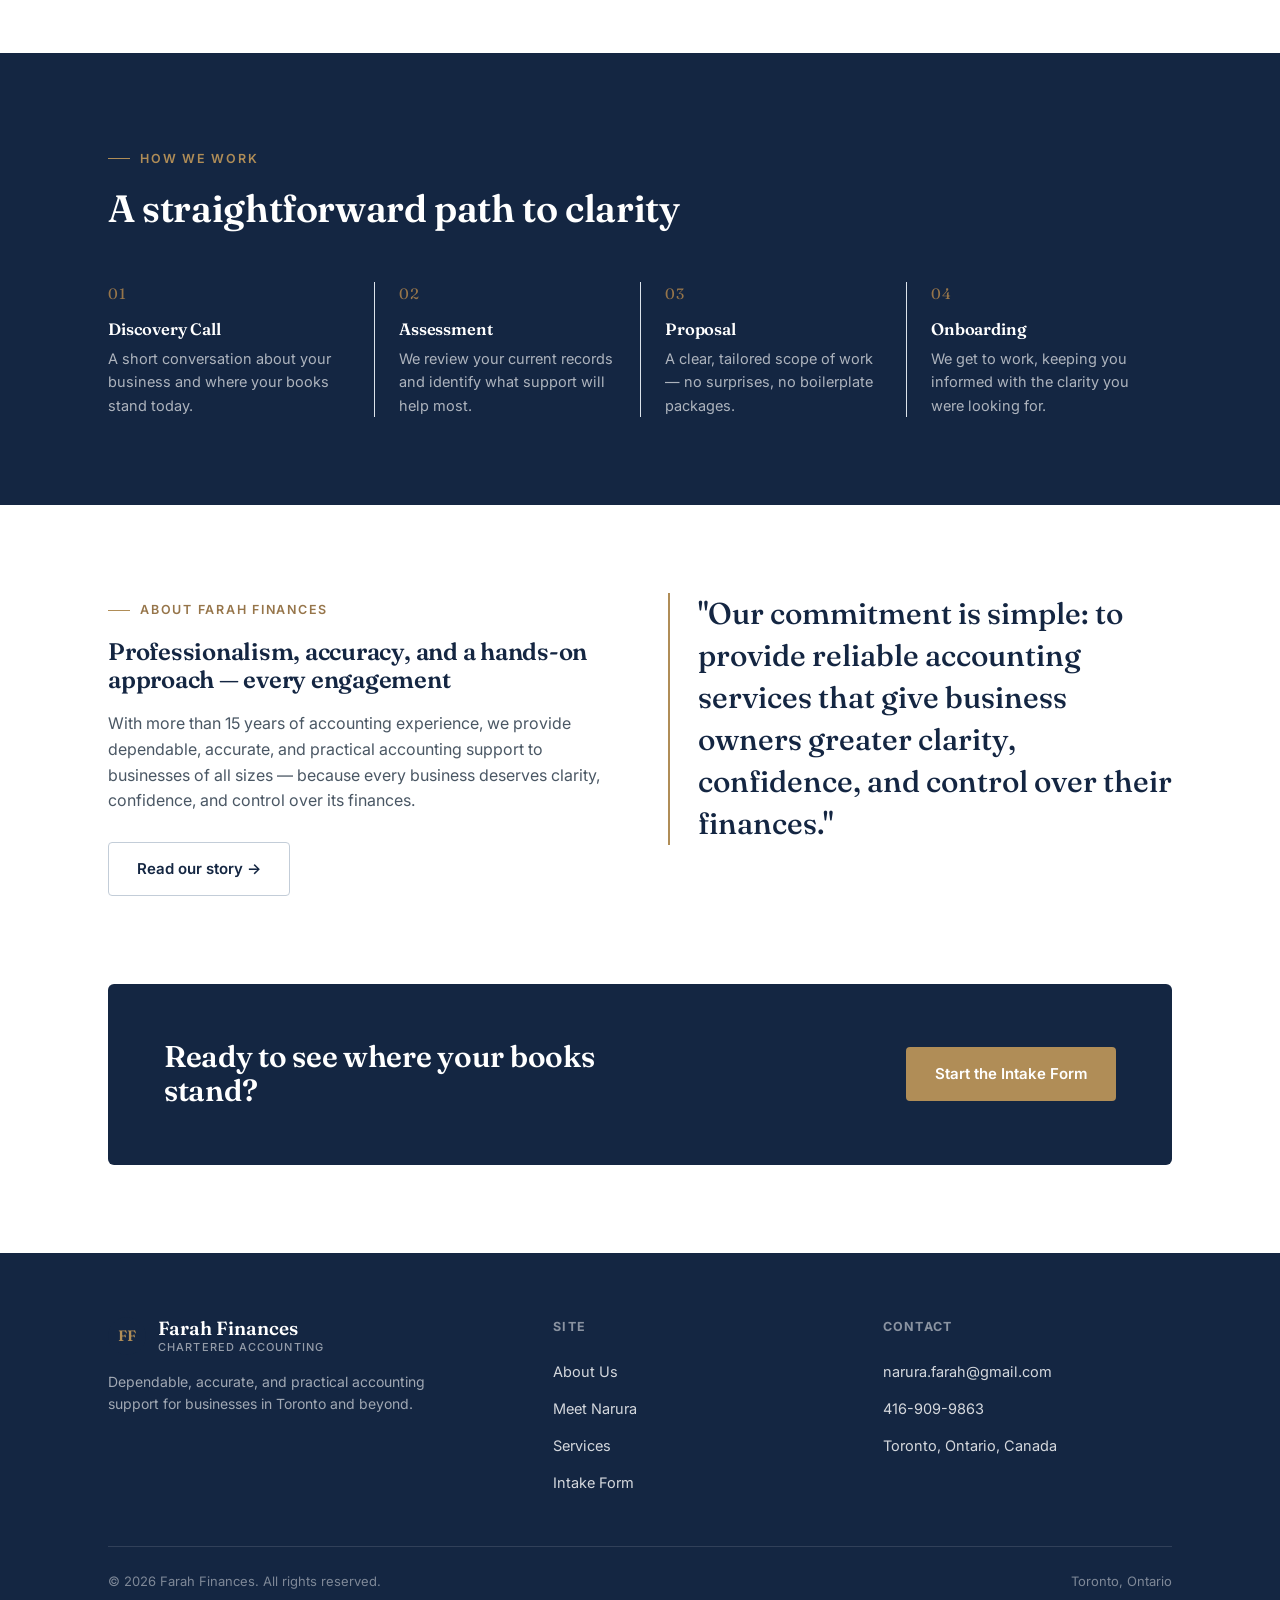
==== commit d2f8b907: "Update index.html" ====
--- a/index.html
+++ b/index.html
@@ -64,7 +64,7 @@
         <div class="label">Hands-On Approach</div>
       </div>
       <div class="hero-stat">
-        <div class="num">Canada, US</div>
+        <div class="num">Canada, USA</div>
         <div class="label">Based &amp; Local</div>
       </div>
     </div>
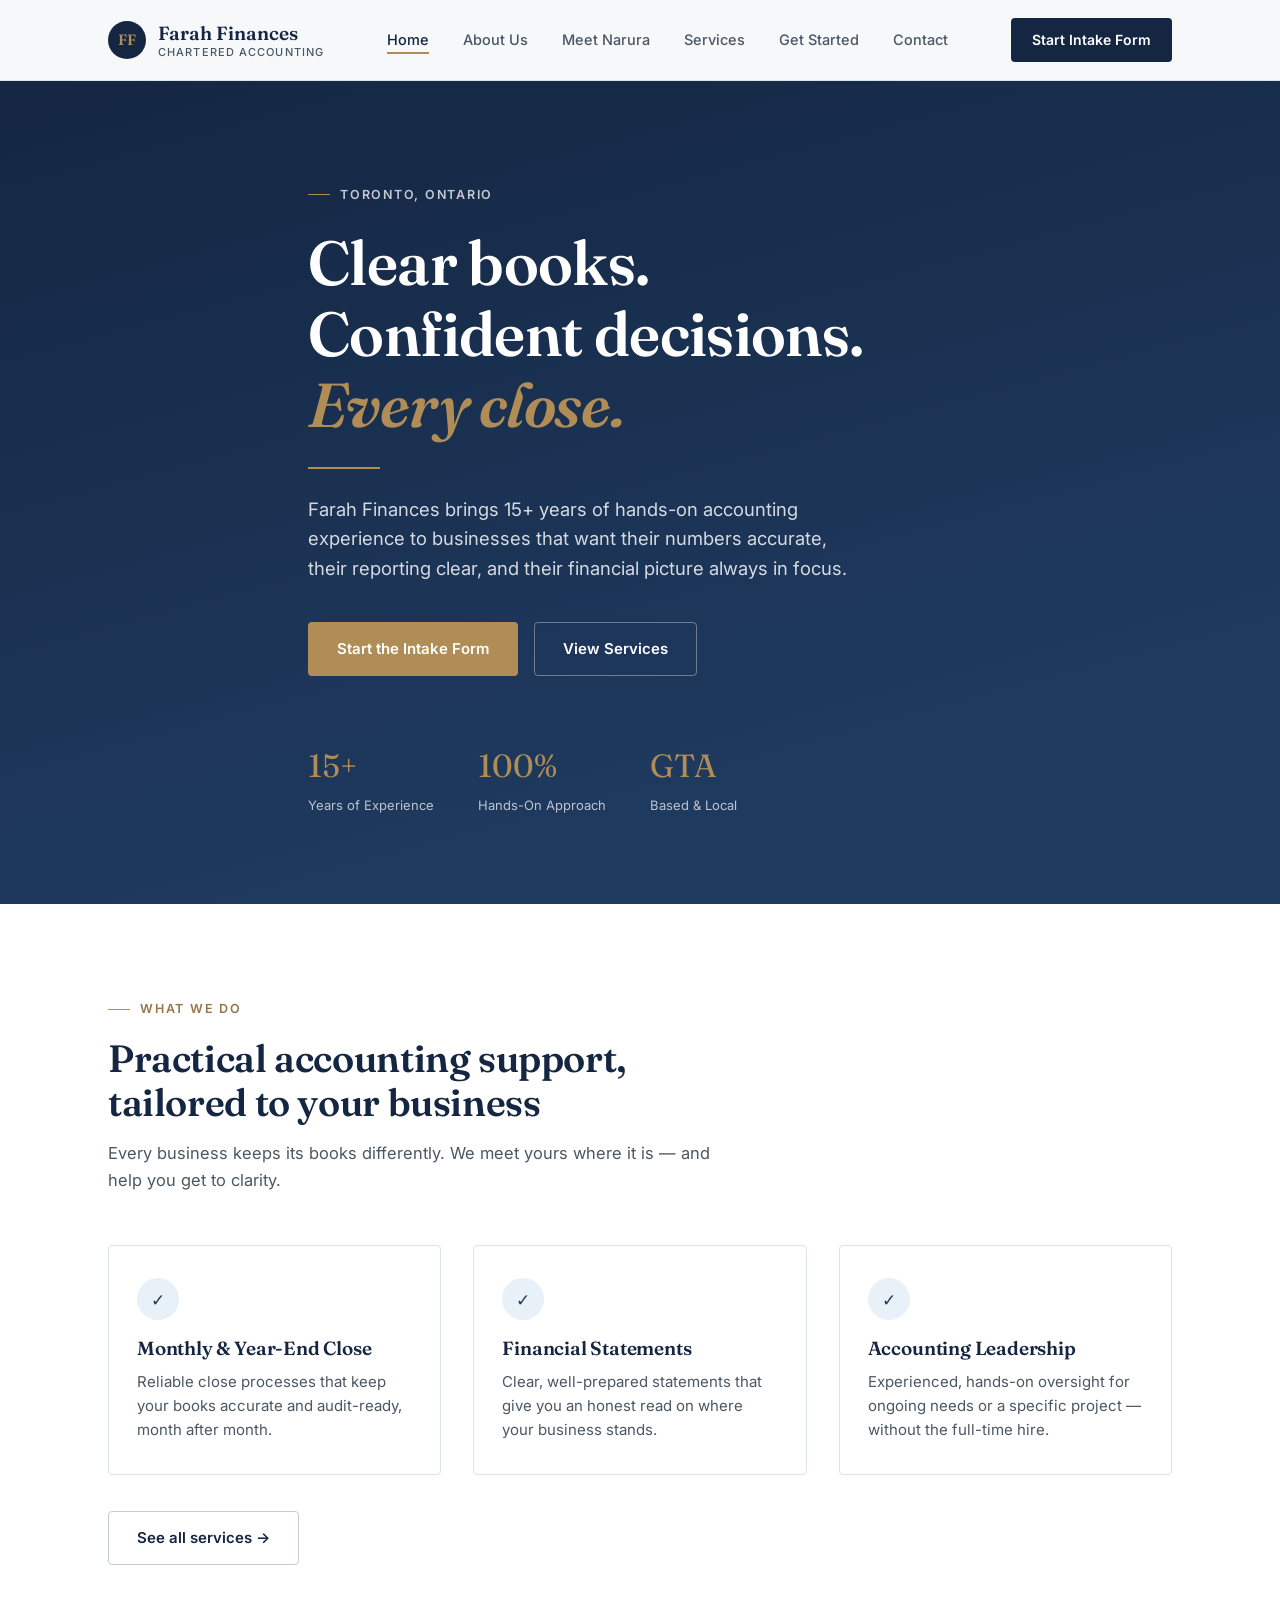
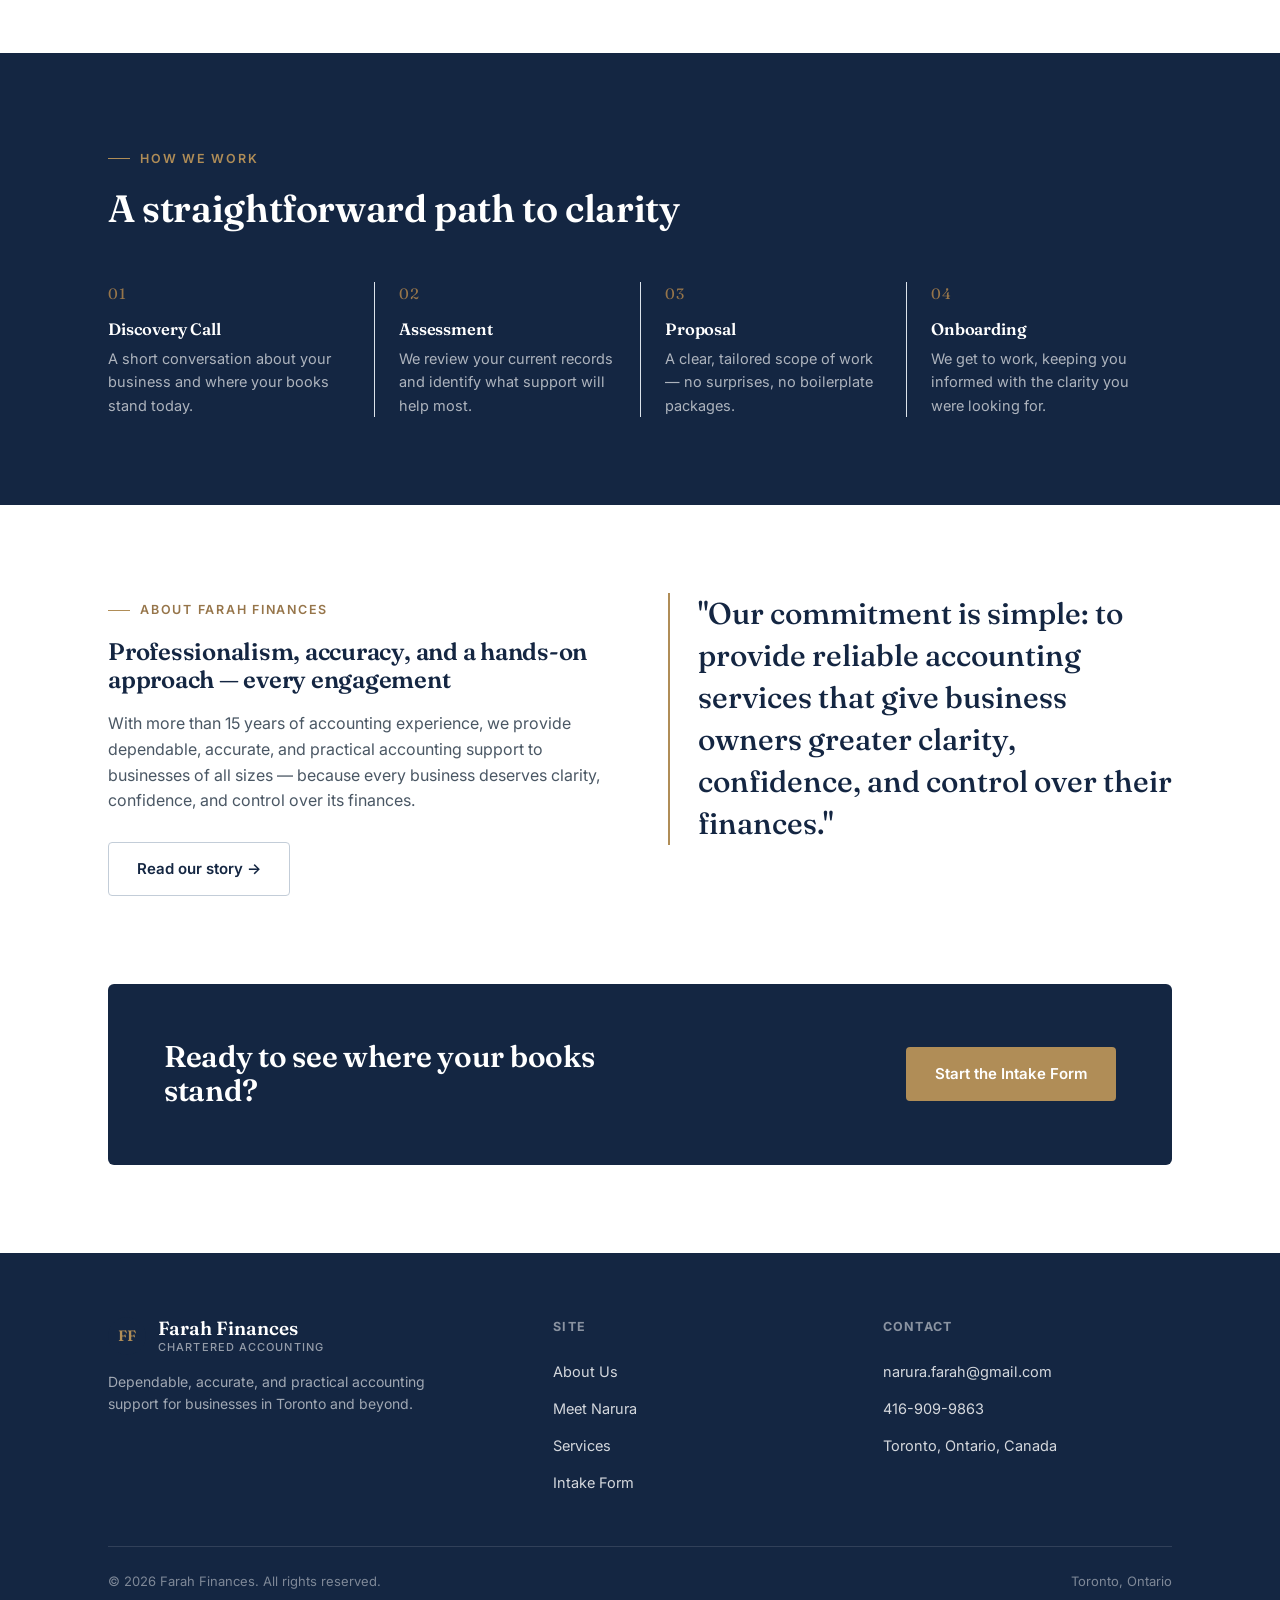
==== commit 72b887c1: "Add files via upload" ====
--- a/index.html
+++ b/index.html
@@ -8,6 +8,10 @@
 <link rel="preconnect" href="https://fonts.googleapis.com">
 <link rel="preconnect" href="https://fonts.gstatic.com" crossorigin>
 <link href="https://fonts.googleapis.com/css2?family=Fraunces:ital,opsz,wght@0,9..144,500;0,9..144,600;1,9..144,500&family=Inter:wght@400;500;600;700&display=swap" rel="stylesheet">
+<link rel="icon" href="favicon.ico" sizes="any">
+<link rel="icon" href="favicon-32.png" type="image/png" sizes="32x32">
+<link rel="icon" href="favicon-16.png" type="image/png" sizes="16x16">
+<link rel="apple-touch-icon" href="apple-touch-icon.png">
 <link rel="stylesheet" href="styles.css" />
 </head>
 <body>
@@ -64,7 +68,7 @@
         <div class="label">Hands-On Approach</div>
       </div>
       <div class="hero-stat">
-        <div class="num">Canada, USA</div>
+        <div class="num">GTA</div>
         <div class="label">Based &amp; Local</div>
       </div>
     </div>
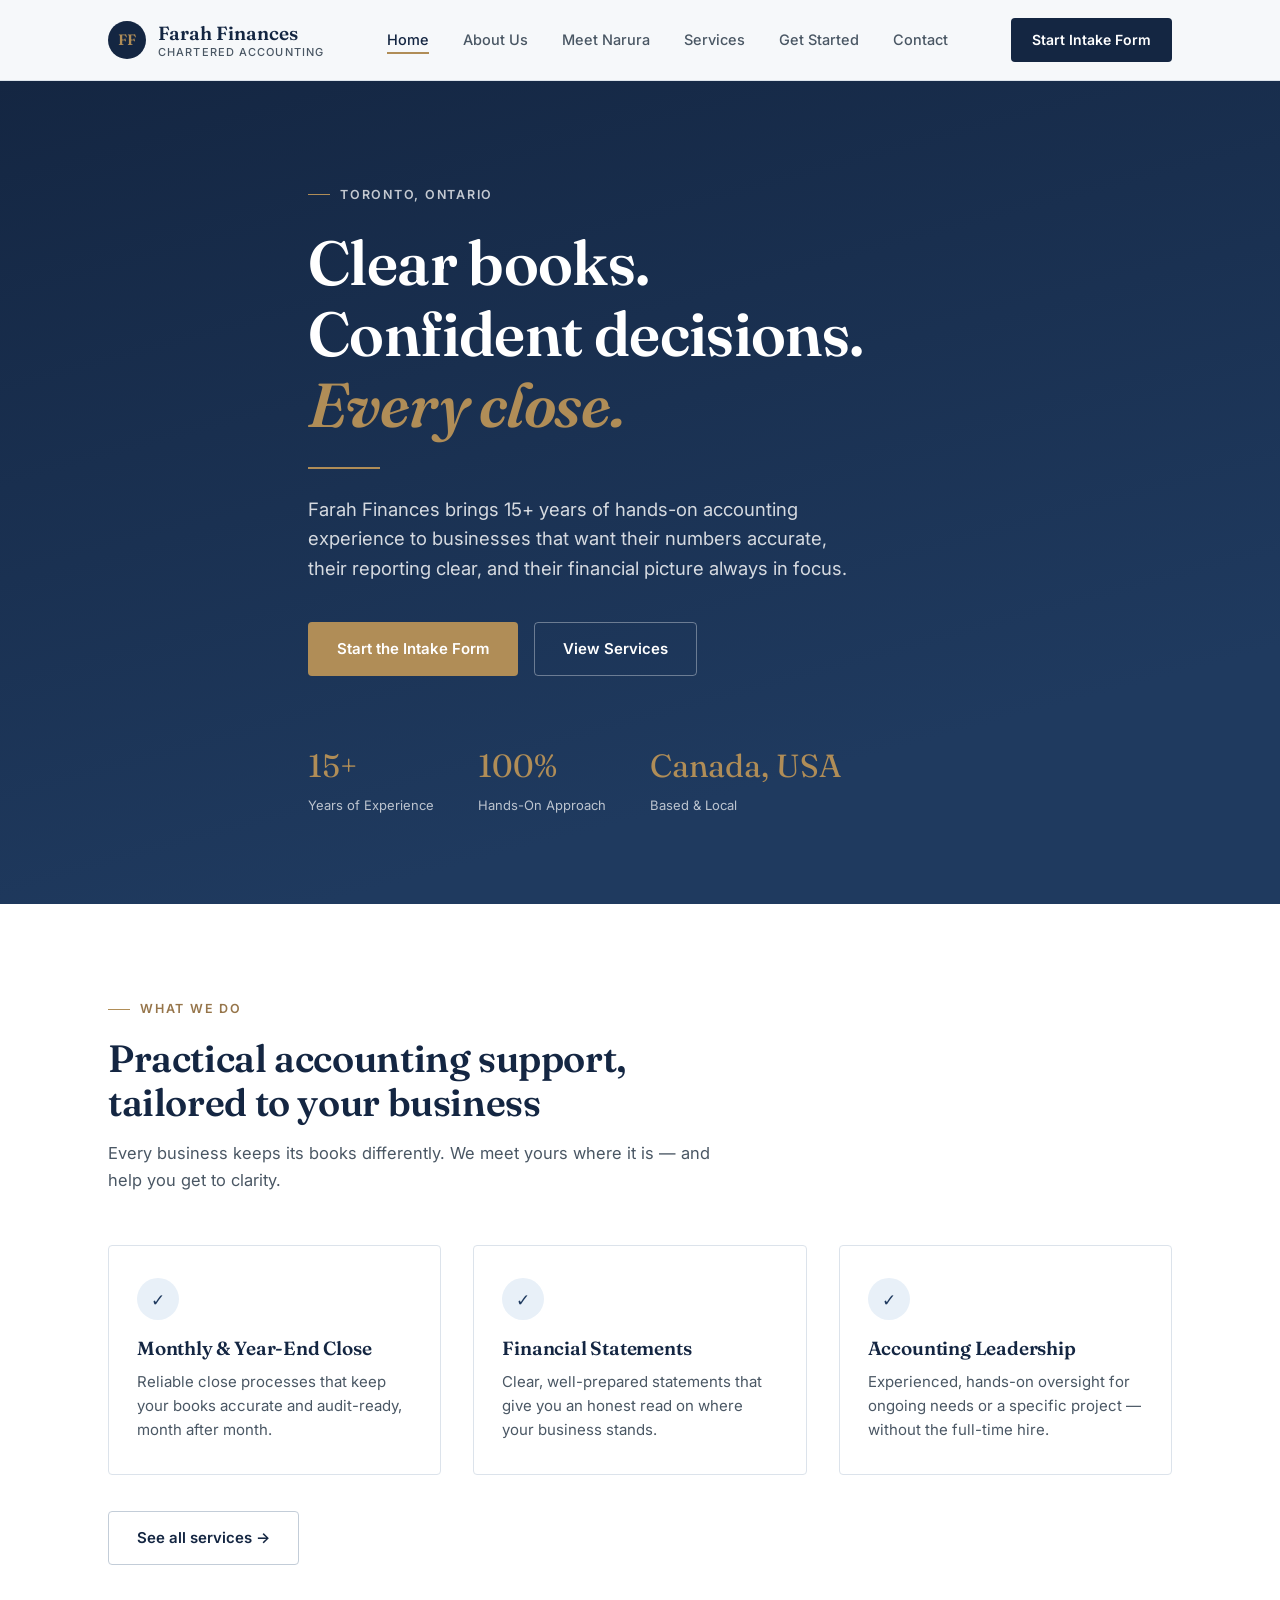
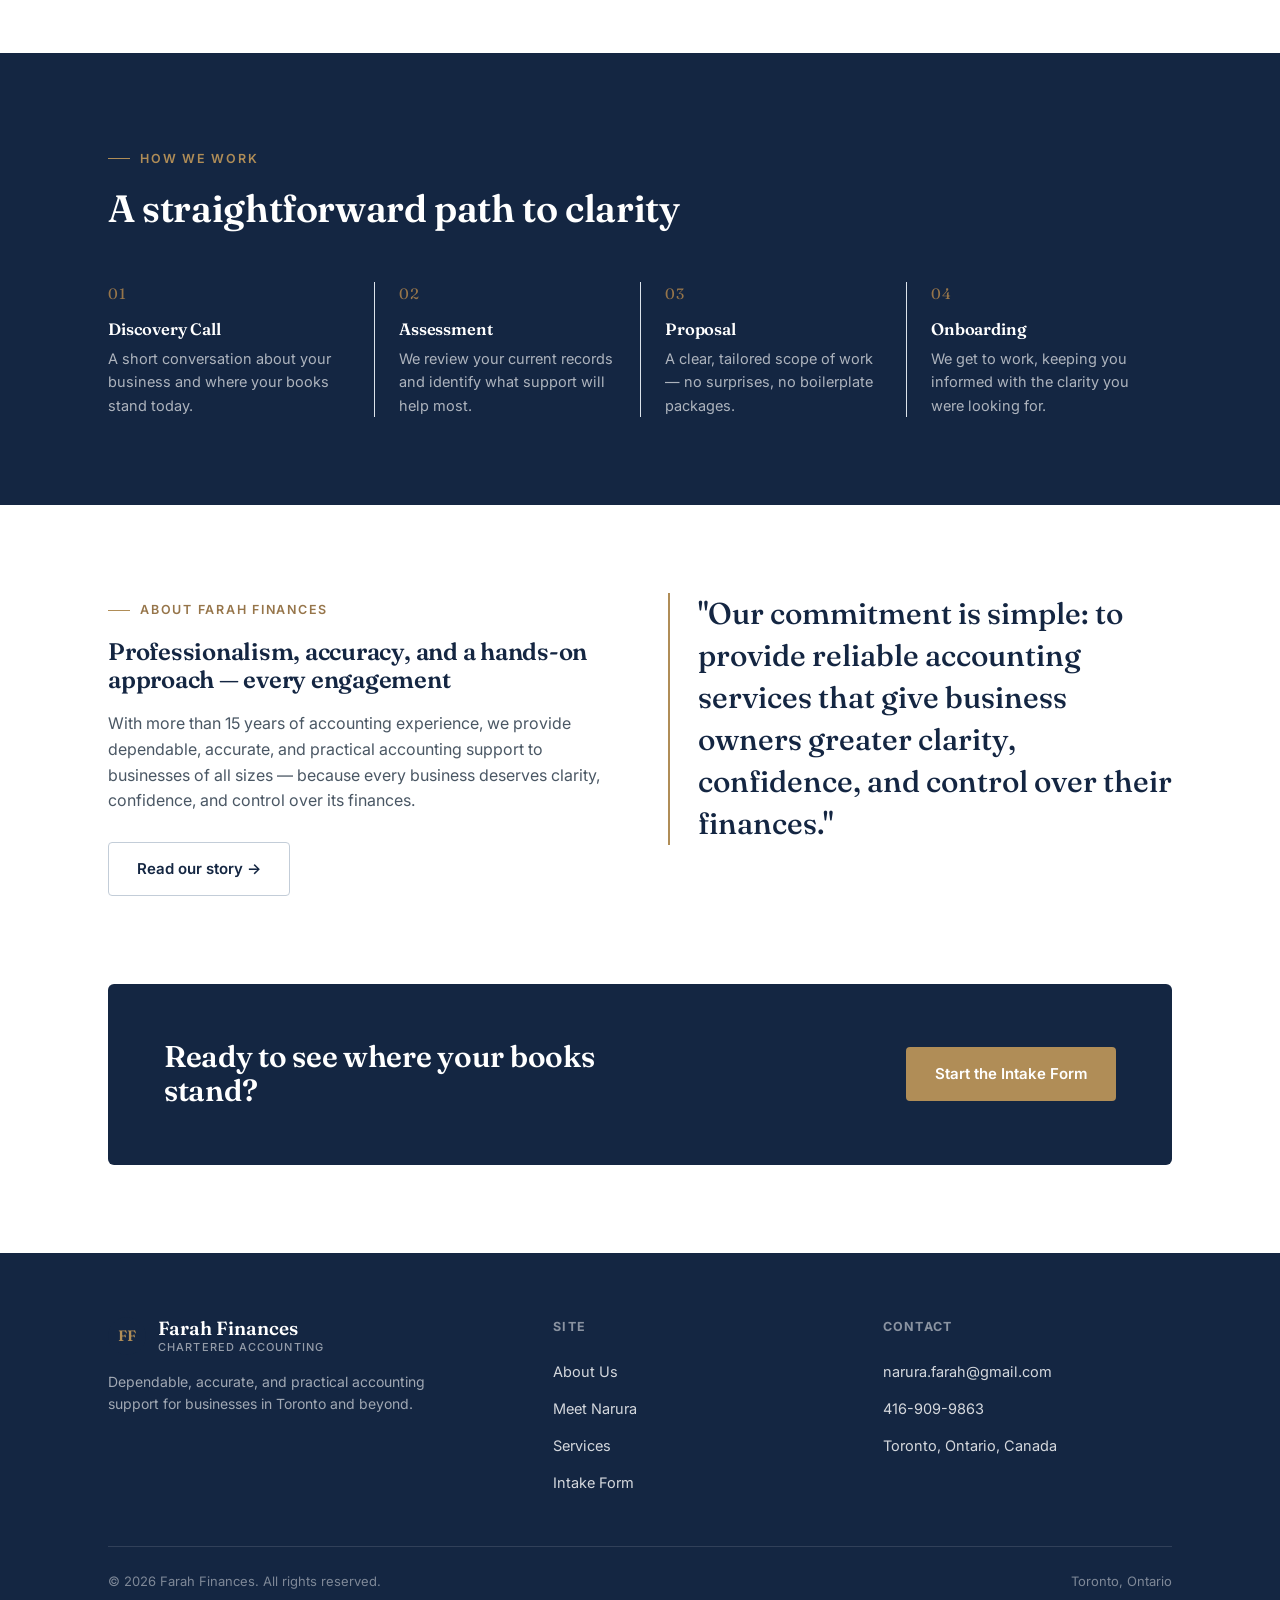
==== commit e68a41cc: "Update index.html" ====
--- a/index.html
+++ b/index.html
@@ -68,7 +68,7 @@
         <div class="label">Hands-On Approach</div>
       </div>
       <div class="hero-stat">
-        <div class="num">GTA</div>
+        <div class="num">Canada, USA</div>
         <div class="label">Based &amp; Local</div>
       </div>
     </div>
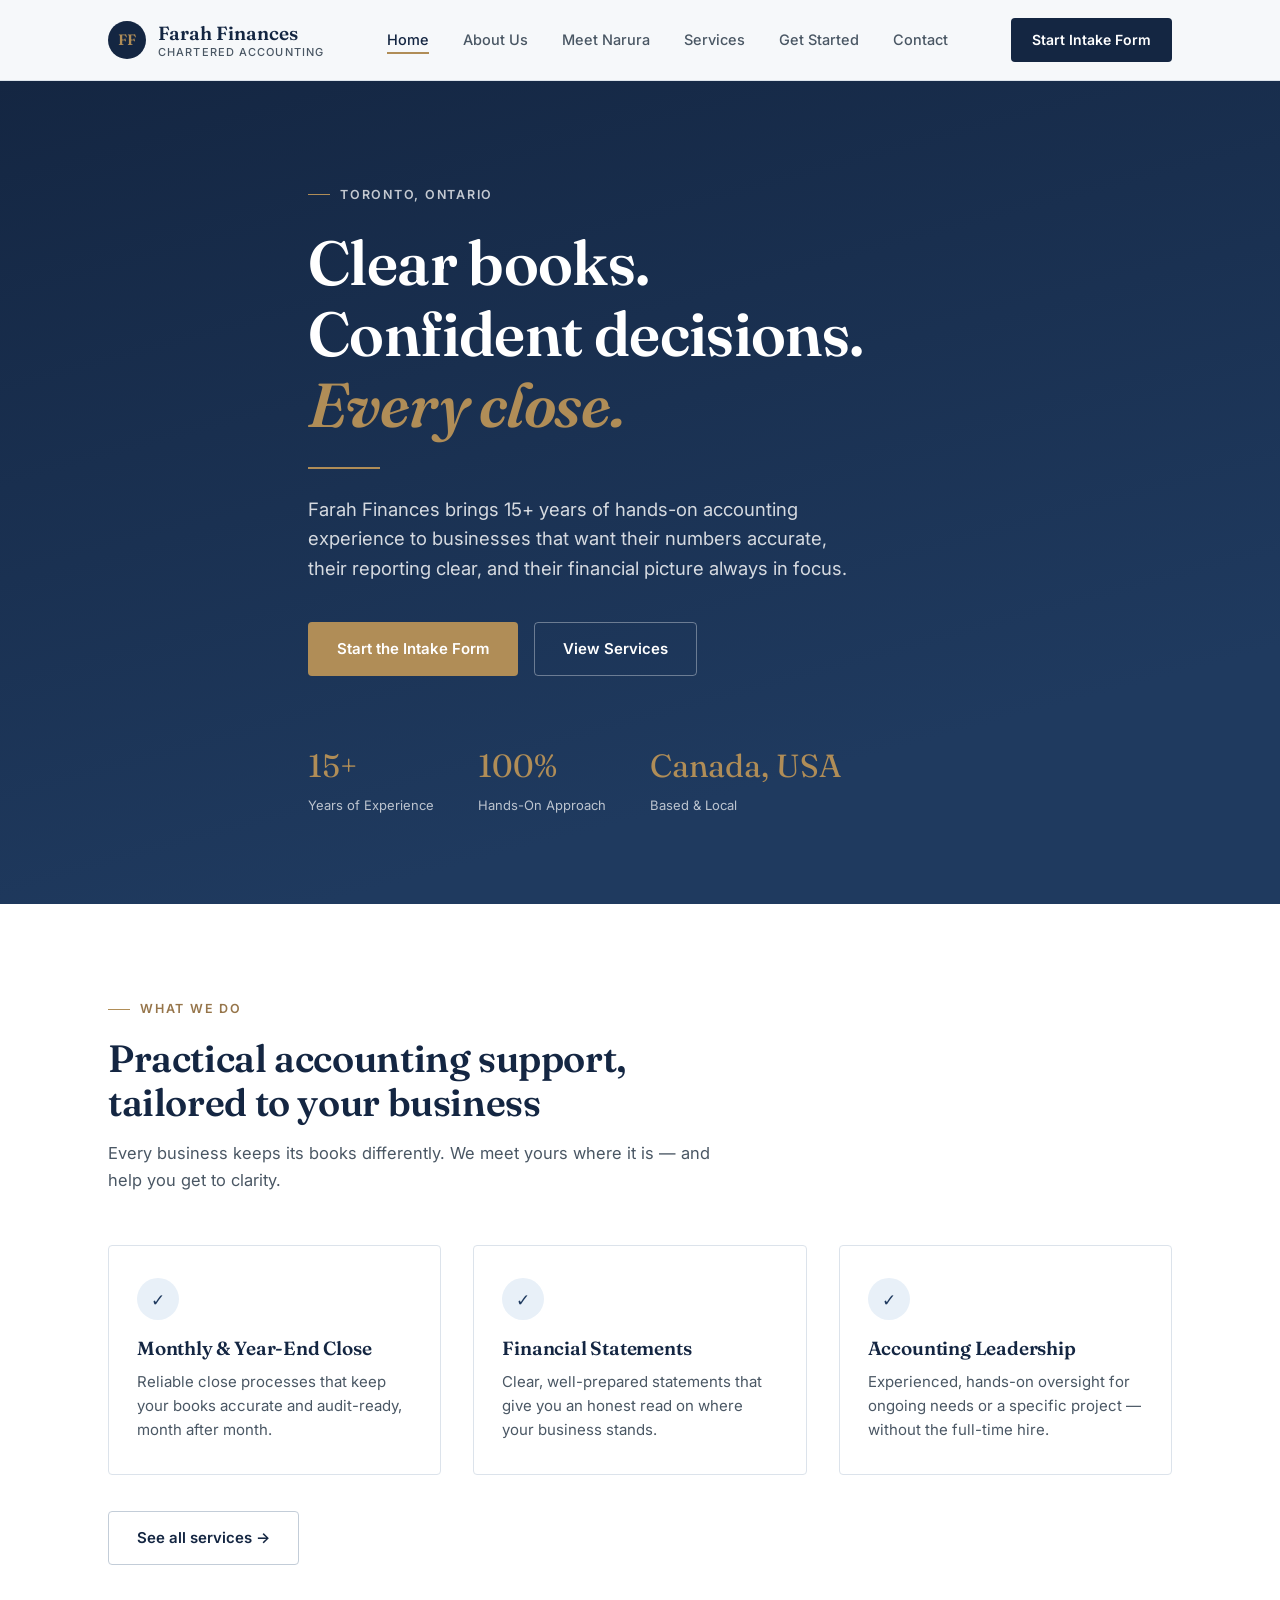
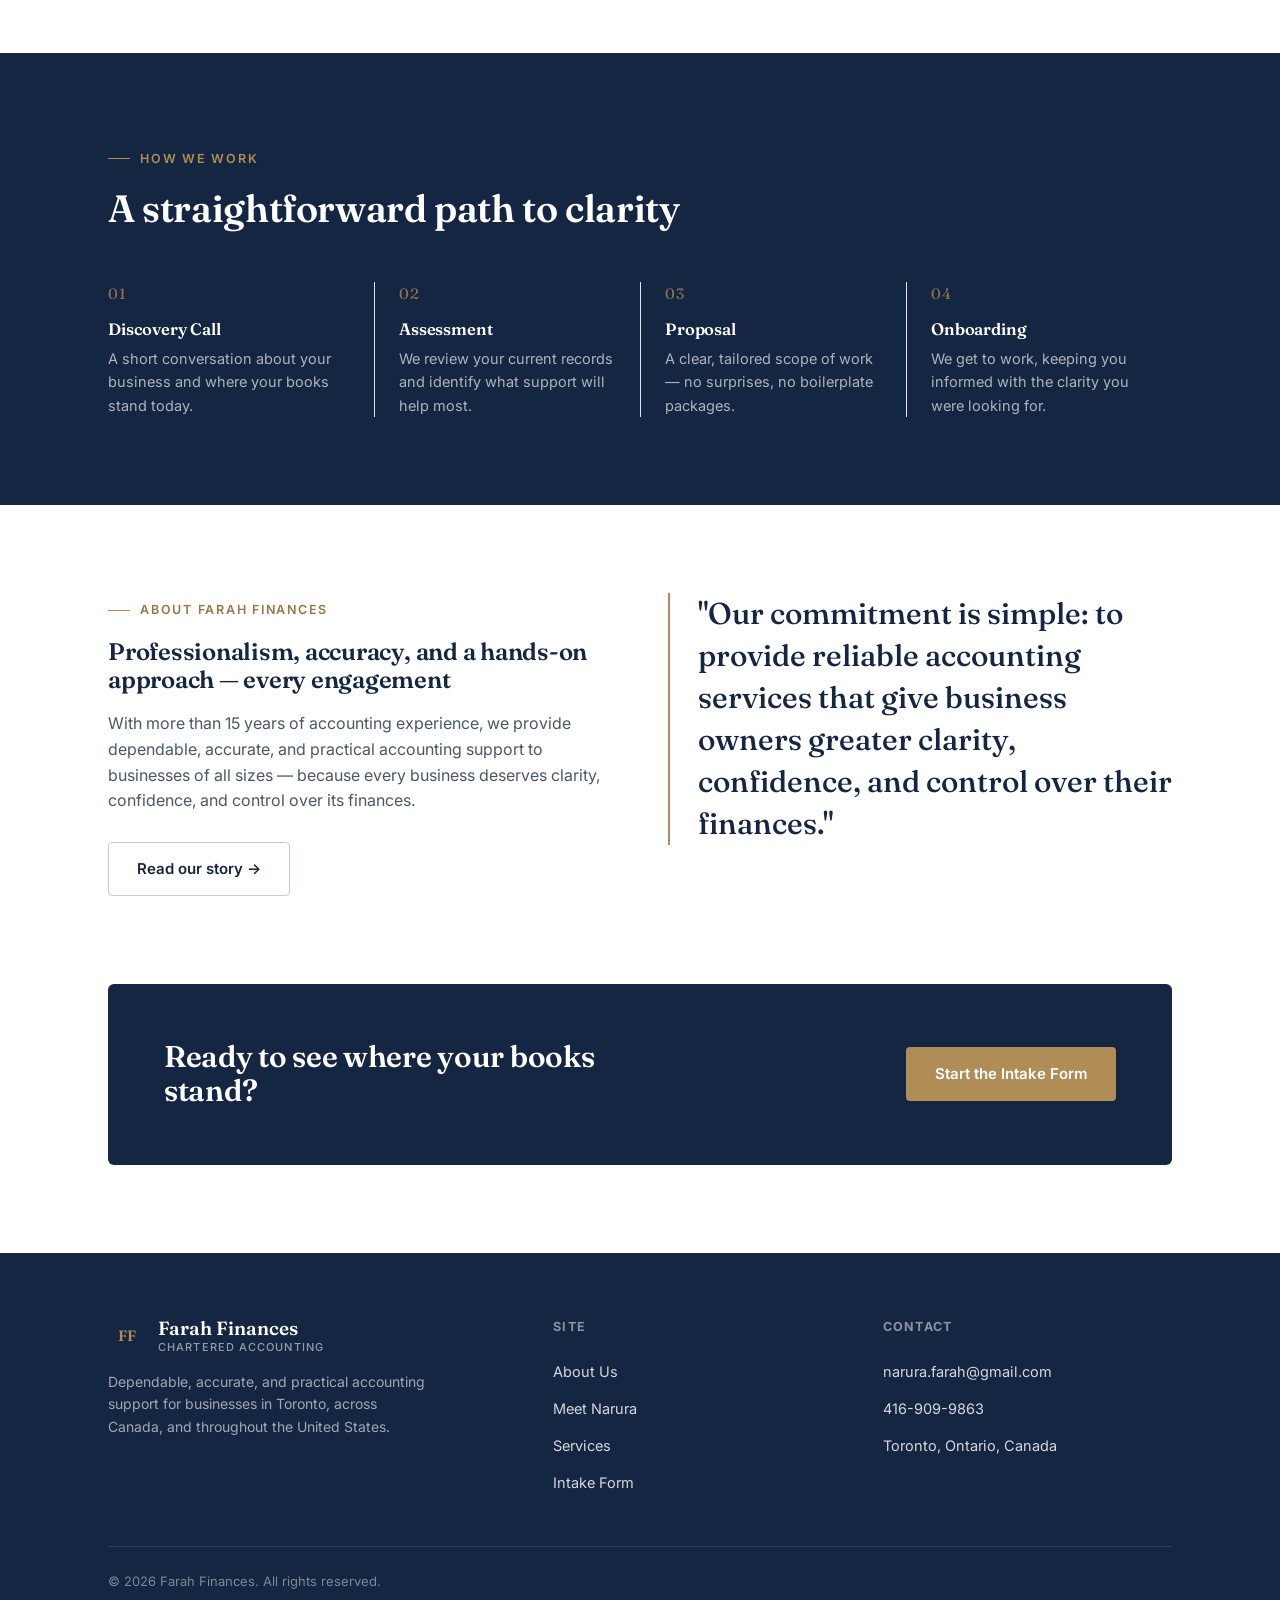
==== commit 258958d8: "Update index.html" ====
--- a/index.html
+++ b/index.html
@@ -162,7 +162,7 @@
     <div class="footer-grid">
       <div class="footer-brand">
         <a href="index.html" class="brand"><span class="brand-mark">FF</span><span class="brand-text">Farah Finances<span>Chartered Accounting</span></span></a>
-        <p>Dependable, accurate, and practical accounting support for businesses in Toronto and beyond.</p>
+        <p>Dependable, accurate, and practical accounting support for businesses in Toronto, across Canada, and throughout the United States.</p>
       </div>
       <div class="footer-col">
         <h5>Site</h5>
@@ -180,7 +180,6 @@
     </div>
     <div class="footer-bottom">
       <span>© <span id="year"></span> Farah Finances. All rights reserved.</span>
-      <span>Toronto, Ontario</span>
     </div>
   </div>
 </footer>
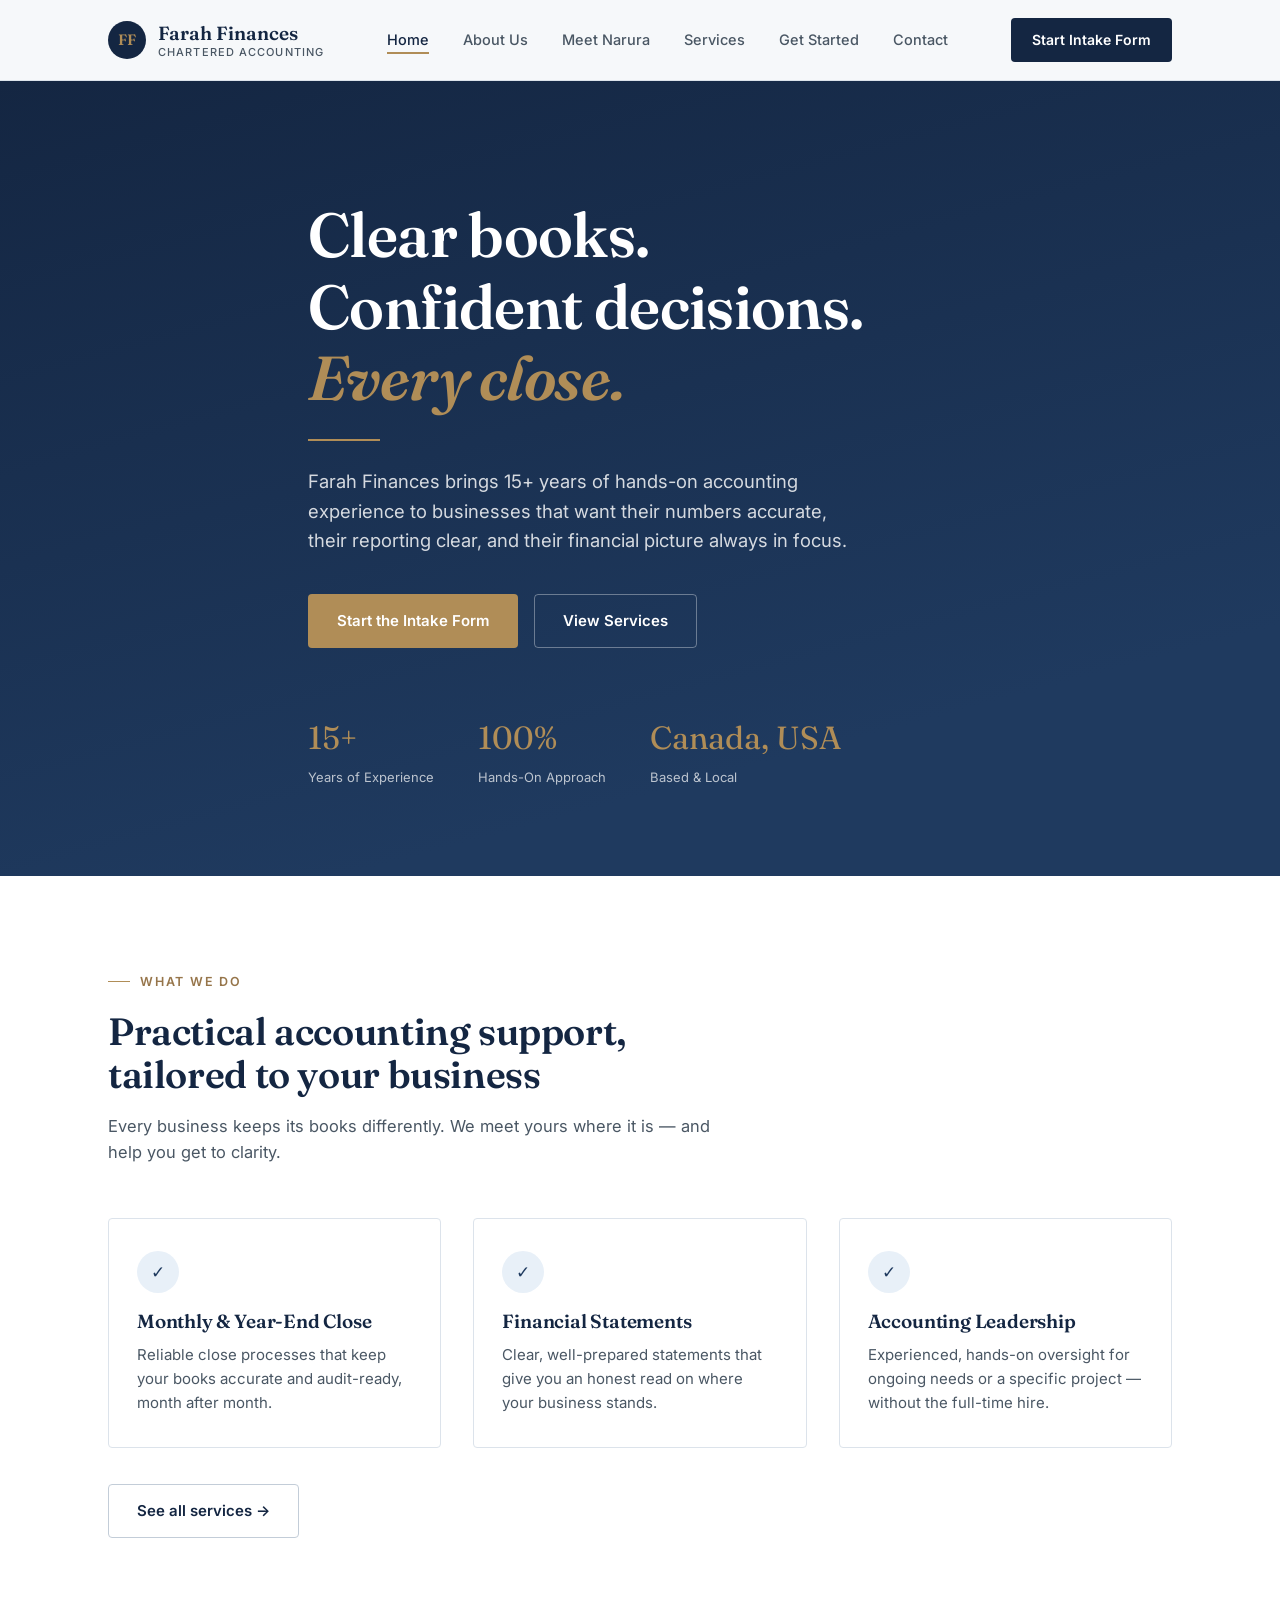
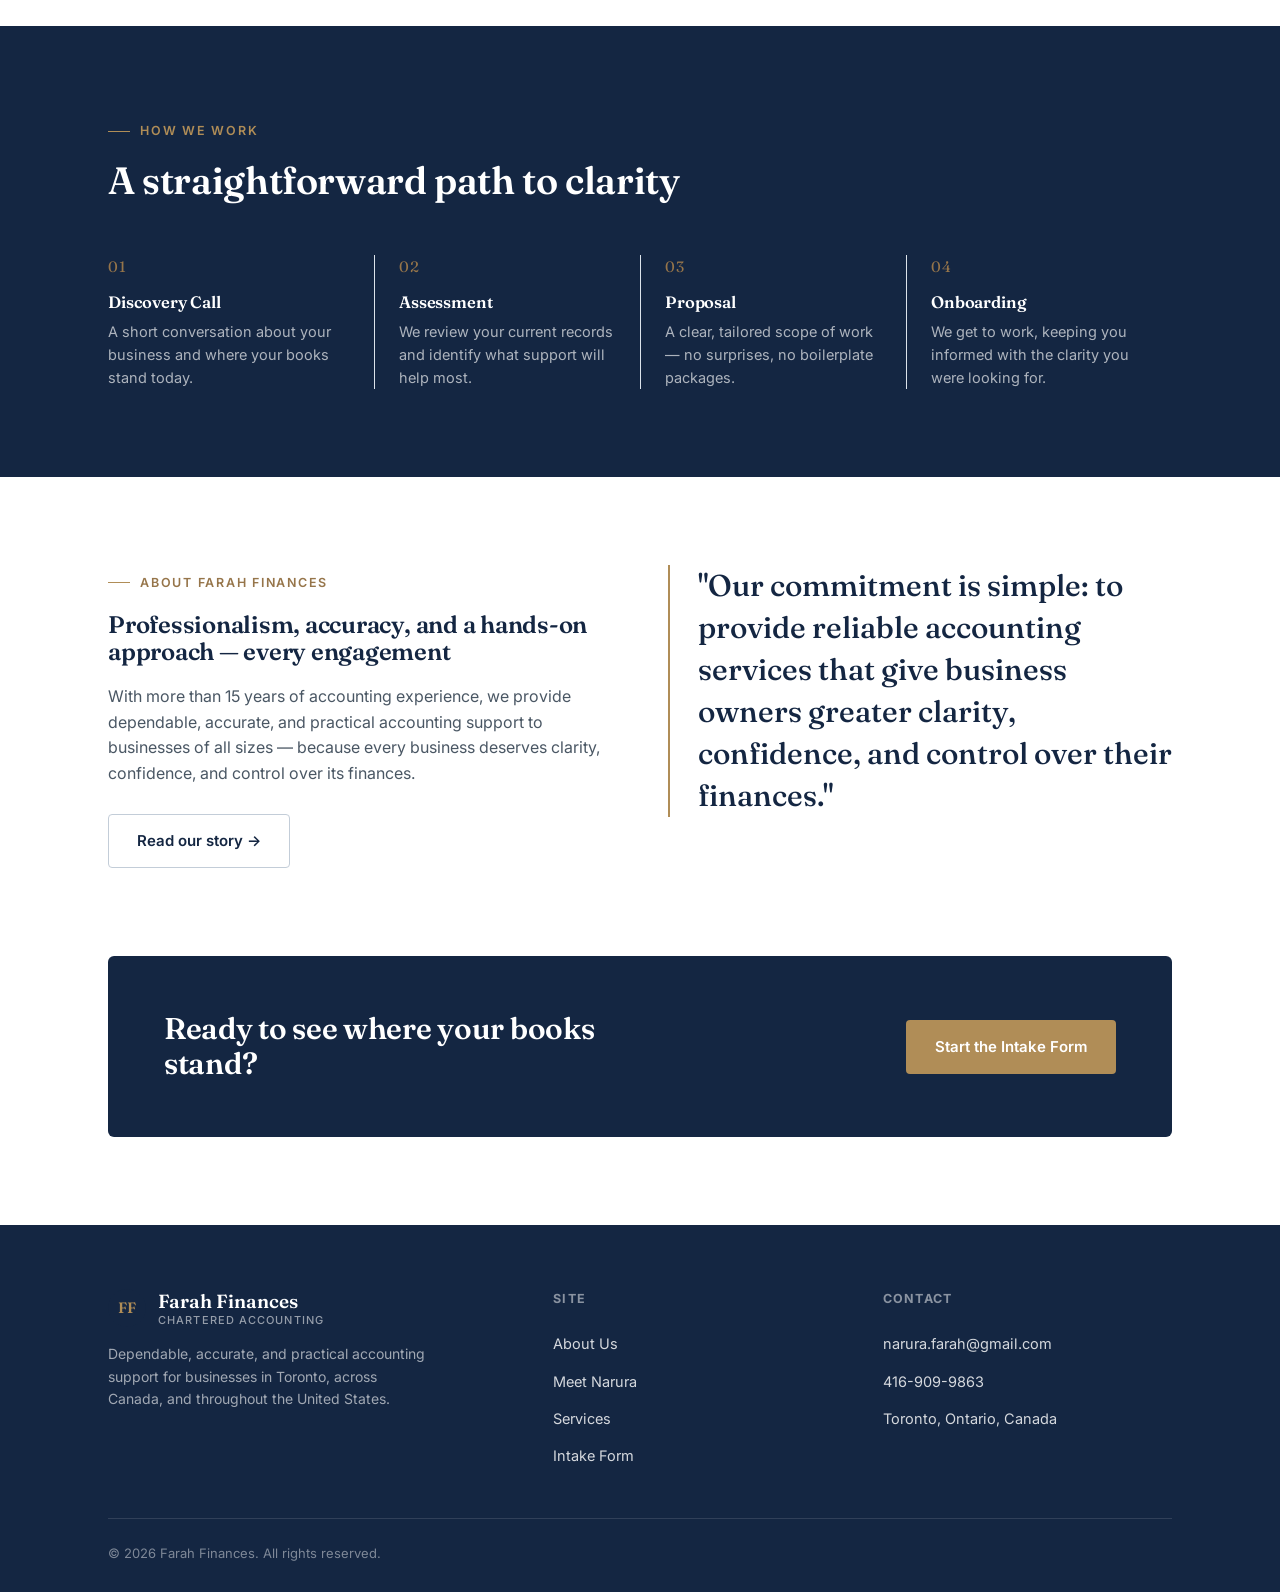
==== commit a19c0d84: "Update index.html" ====
--- a/index.html
+++ b/index.html
@@ -50,7 +50,6 @@
 
 <section class="hero ledger-texture">
   <div class="container hero-inner">
-    <span class="eyebrow" style="color: rgba(255,255,255,0.75)">Toronto, Ontario</span>
     <h1>Clear books.<br>Confident decisions. <em>Every close.</em></h1>
     <div class="ledger-rule" style="margin-bottom: 26px;"></div>
     <p class="lede">Farah Finances brings 15+ years of hands-on accounting experience to businesses that want their numbers accurate, their reporting clear, and their financial picture always in focus.</p>
